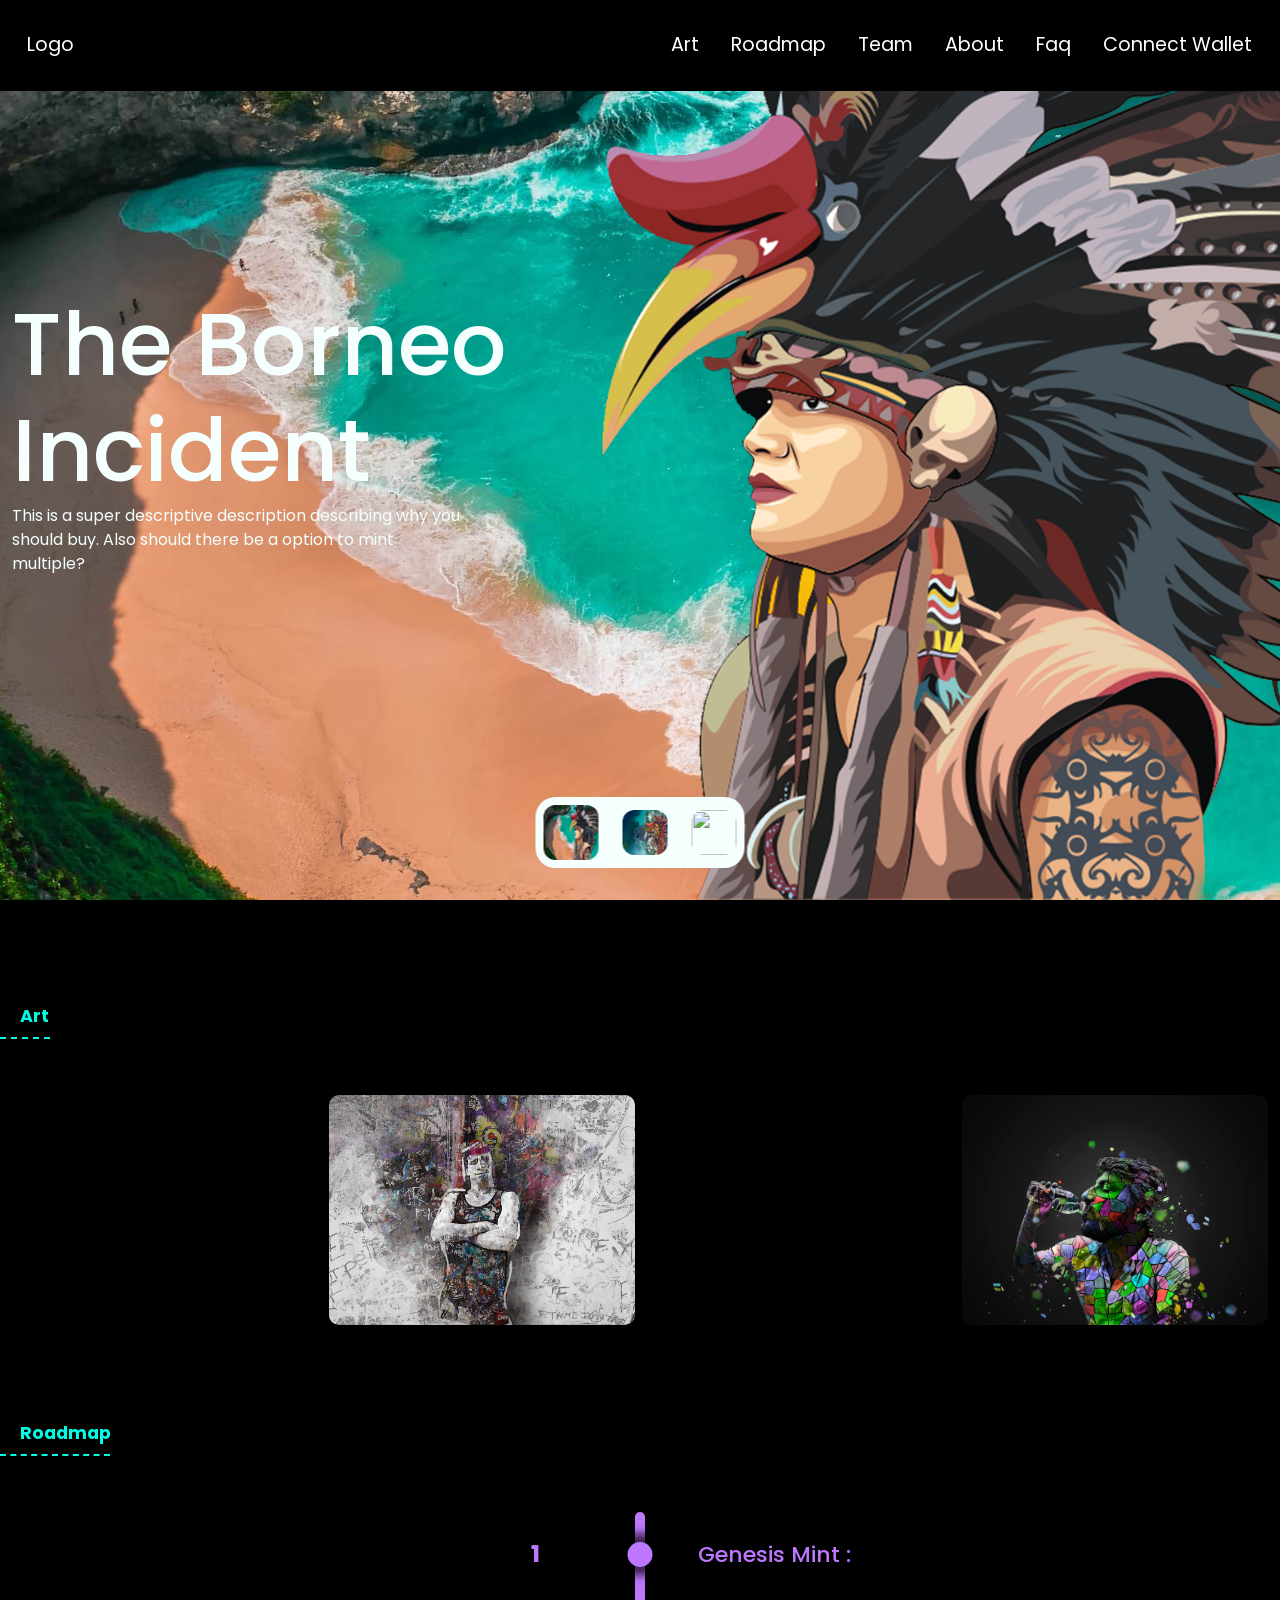
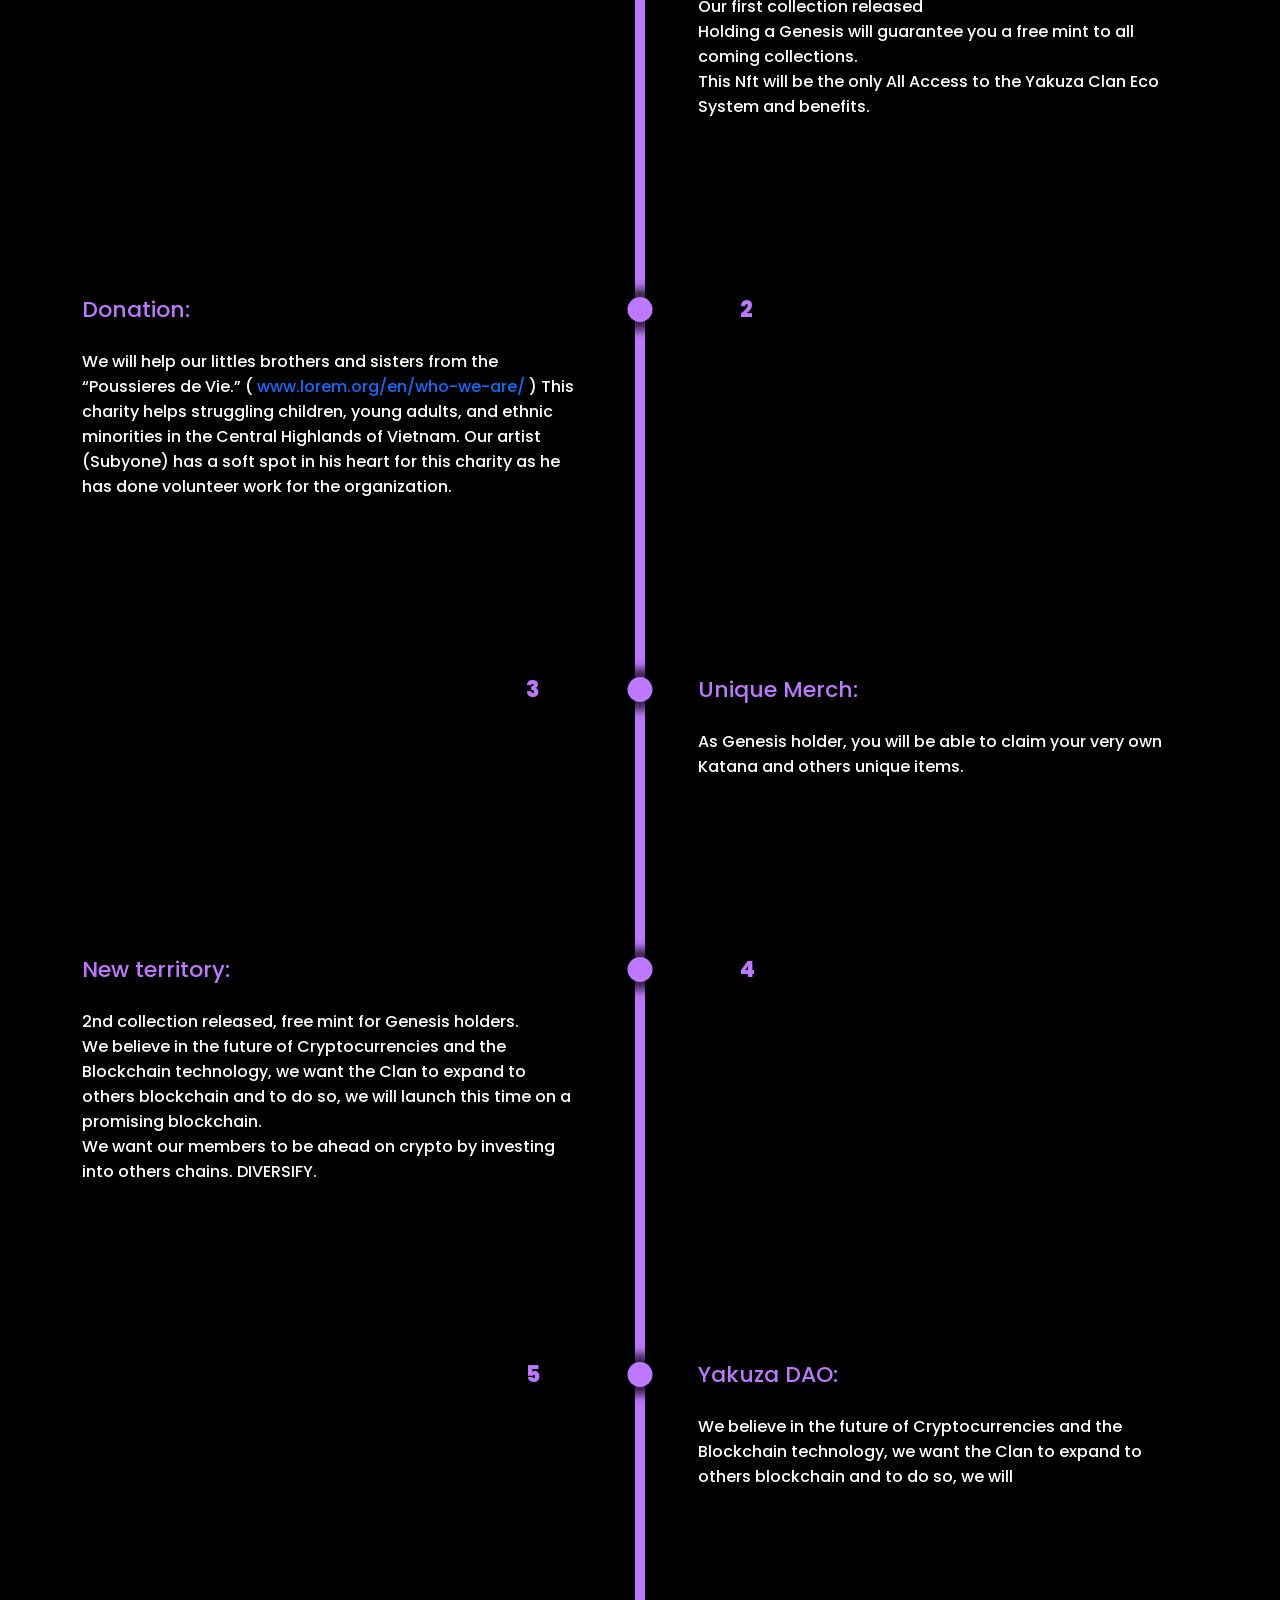
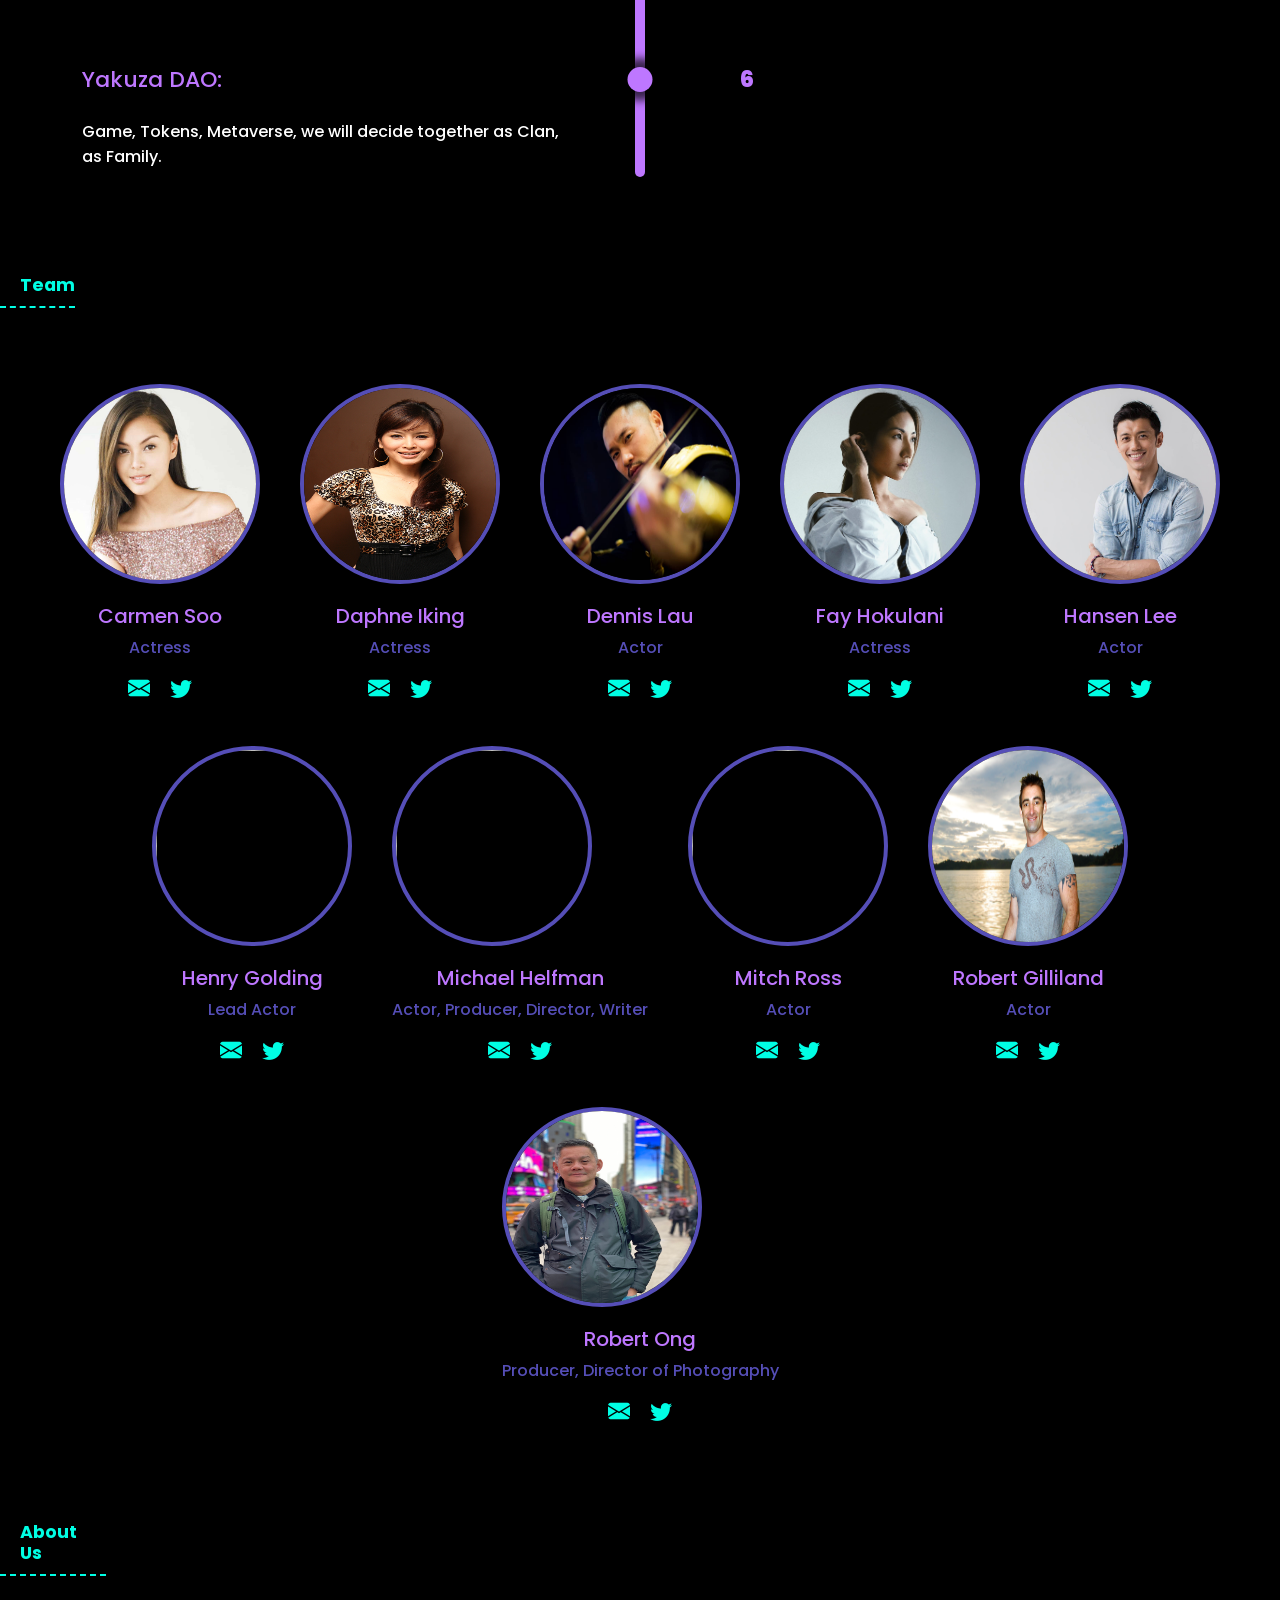
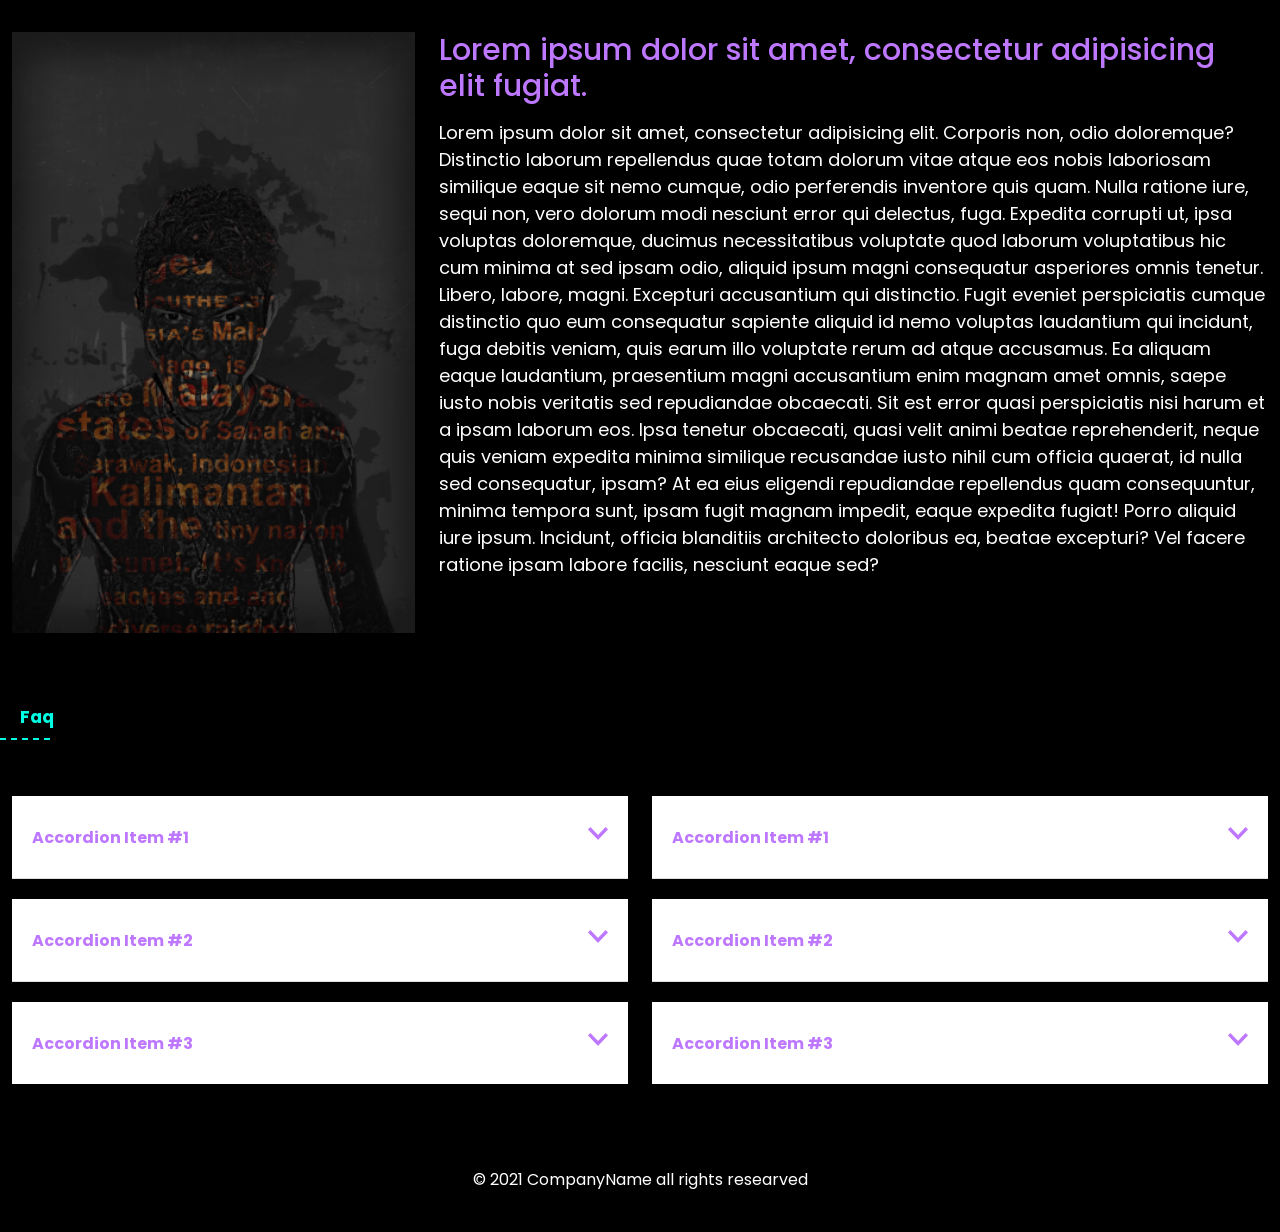
==== public/index.html @ 5ccde2e0 "first commit" ====
<!DOCTYPE html>
    <html lang="en">
    <head>
        <meta charset="UTF-8" />
        <meta name="viewport" content="width=device-width, initial-scale=1.0" />
        <link rel="stylesheet" href="assets/css/bootstrap.min.css" />
        <link rel="stylesheet" href="assets/css/swiper-bundle.min.css" />
        <link rel="stylesheet" href="assets/css/styles.css" />
        <title>Islands</title>
    </head>
    <body>
        <!--====== Header ======-->
		<header>
			<nav id="navbar-header" class="navbar navbar-light">
				<div class="container-fluid">
					<div class="section-container">
						<!--====== Desktop Header ======-->
						<div class="headerBar">
							<div class="col-brand">
								<a href="#">Logo</a>
							</div>
							<div class="col-menu">
								<ul class="m-0 p-0 nav nav-pills">
									<li class="nav-item"><a class="nav-link" href="#scrollspyArt">Art</a></li>
									<li class="nav-item"><a class="nav-link" href="#scrollspyRoadmap">Roadmap</a></li>
									<li class="nav-item"><a class="nav-link" href="#scrollspyTeam">Team</a></li>
									<li class="nav-item"><a class="nav-link" href="#scrollspyAbout">About</a></li>
									<li class="nav-item"><a class="nav-link" href="#scrollspyFaq">Faq</a></li>
									<li class="nav-item"><a class="nav-link" href="#">Connect Wallet</a></li>
								</ul>
							</div>
						</div>
						<!--====== Offcanvas Header ======-->
						<div class="OffcanvasHeader">
							<nav class="navbar navbar-light p-0">
							  <div class="container-fluid p-0 m-0">
								<div class="headerBar d-flex">
									<div class="col-brand">
										<a href="#">Logo</a>
									</div>
									<div class="col-menu d-flex align-items-center">
										<a class="offcanvasWallet" href="#">Connect Wallet</a>
										<button class="navbar-toggler" type="button" data-bs-toggle="offcanvas" data-bs-target="#offcanvasNavbar" aria-controls="offcanvasNavbar">
										  <i class="bi bi-list"></i>
										</button>
									</div>
								</div>			
								<div class="offcanvas offcanvas-end" tabindex="-1" id="offcanvasNavbar" aria-labelledby="offcanvasNavbarLabel">
								  <div class="offcanvas-header border-bottom bg-dark">
									<h5 class="offcanvas-title text-white" id="offcanvasNavbarLabel">Menu</h5>
									<button type="button" class="text-reset" data-bs-dismiss="offcanvas" aria-label="Close"><i class="bi bi-x-lg"></i></button>
								  </div>
								  <div class="offcanvas-body bg-dark">
									<ul class="m-0 p-0 nav nav-pills d-block">
										<li class="nav-item"><a class="nav-link p-0" href="#scrollspyArt">Art</a></li>
										<li class="nav-item"><a class="nav-link p-0 " href="#scrollspyRoadmap">Roadmap</a></li>
										<li class="nav-item"><a class="nav-link p-0" href="#scrollspyTeam">Team</a></li>
										<li class="nav-item"><a class="nav-link p-0" href="#scrollspyAbout">About</a></li>
										<li class="nav-item"><a class="nav-link p-0" href="#scrollspyFaq">Faq</a></li>
									</ul>
								  </div>
								</div>
							  </div>
							</nav>	
						</div>
					</div>
				</div>
			</nav>
		</header>
        <!--====== Hero ======-->
        <section class="hero">
            <div class="swiper-container gallery-top autoHeight:true">
                <div class="swiper-wrapper">
                    <div class="islands swiper-slide">
                        <img src="assets/img/borabora.jpg" alt="" class="islands__bg">
						<div class="container-fluid">
						    <div class="islands__container section-container">
								<div class="islands__data">
									<h1 class="islands__title">The Borneo Incident</h1>
									<p class="islands__description">This is a super descriptive description describing why you should buy. Also should there be a option to mint multiple?</p>
									<!-- <a class="islands__button" href="#">Mint Now! Do it</a> -->
									<div id="mint"></div>
								</div>
							</div>
						</div>
                    </div>
                    <div class="islands swiper-slide">
                        <img src="assets/img/bali.jpg" alt="" class="islands__bg">
						<div class="container-fluid">
							<div class="islands__container section-container">
								<div class="islands__data">
									<h2 class="islands__subtitle">Road Map</h2>
									<h1 class="islands__title">Look Here</h1>
									<p class="islands__description">Some things we wanted to tell you about</p>
									<a  class="islands__button" href="#scrollspyRoadmap">Check it out</a>
								</div>
							</div>
						</div>
                    </div>
                    <div class="islands swiper-slide">
                        <img src="assets/img/palawan.jpg" alt="" class="islands__bg">
						<div class="container-fluid">
					        <div class="islands__container section-container">
								<div class="islands__data">
									<!-- <h2 class="islands__subtitle">What Happened</h2> -->
									<h1 class="islands__title">A tale of...</h1>
									<!-- <p class="islands__description">What happened in Borneo didn't stay in Borneo, it became an NFT</p> -->
									<a  class="islands__button" href="#scrollspyAbout">Read On</a>
								</div> 
							</div>	
						</div>
                    </div>
                </div>
            </div>
            <div class="controls gallery-thumbs">
                <div class="controls__container swiper-wrapper">
                    <img src="assets/img/borabora.jpg" alt="" class="controls__img swiper-slide">
                    <img src="assets/img/bali.jpg" alt="" class="controls__img swiper-slide">
                    <img src="assets/img/palawan.jpg" alt="" class="controls__img swiper-slide">
                </div>
            </div>
        </section>
		<!--====== Scroll Body ======-->
		<section>
			<div data-bs-spy="scroll" data-bs-target="#navbar-header" data-bs-offset="0" class="scrollspy-header" tabindex="0">
				<div class="py-5"></div>
				  <div id="scrollspyArt">
					<div class="areaHeader">
						<h5>Art</h5>
					</div>
					<div class="container-fluid">
						<div class="section-container">
							<div class="py-4"></div>
							<!--====== Art Gallery ======-->
							<div class="artGallery">
								<div class="owl-carousel owl-theme">
									<div class="item">
										<img src="assets/img/slider/3.png" alt="" />
									</div>
									<div class="item">
										<img src="assets/img/slider/4.png" alt="" />
									</div>
									<div class="item">
										<img src="assets/img/slider/5.png" alt="" />
									</div>
									<div class="item">
										<img src="assets/img/slider/6.png" alt="" />
									</div>
									<div class="item">
										<img src="assets/img/slider/7.png" alt="" />
									</div>
									<div class="item">
										<img src="assets/img/slider/8.png" alt="" />
									</div>
									<div class="item">
										<img src="assets/img/slider/9.png" alt="" />
									</div>
									<div class="item">
										<img src="assets/img/slider/10.png" alt="" />
									</div>
									<div class="item">
										<img src="assets/img/slider/11.png" alt="" />
									</div>
									<div class="item">
										<img src="assets/img/slider/12.png" alt="" />
									</div>
									<div class="item">
										<img src="assets/img/slider/13.png" alt="" />
									</div>
								</div>		
							</div>
						</div>
					</div>
				  </div>
				  <div class="py-4"></div>
				  <div class="py-2"></div>
				  <div id="scrollspyRoadmap">
					  <div class="areaHeader">
						<h5>Roadmap</h5>
					  </div>	
					  <div class="py-4"></div>
					  <div class="container m-auto">
							<div class="roadmap-yakuza">
								<!--====== Desktop Roadmap ======-->
								<div class="desktop___roadmap">
									<div class="liner--roadmap"></div>
									<div class="roadmap-items-container">
										<div class="roadmap----item">
											<h2 class="h1 roadmap--item-title">1</h2>
											<span class="roadmap--point"></span>
											<h4><b class="f-akira h5 title ">Genesis Mint :</b><br><br><span class="new-line">Our first collection released <br />
										   Holding a Genesis will guarantee you a free mint to all coming collections. <br />
										   This Nft will be the only All Access to the Yakuza Clan Eco System and benefits.</span>
											</h4>
										</div>
										
										<div class="roadmap----item">
											<h2 class="h1 roadmap--item-title">2</h2>
											<span class="roadmap--point"></span>
											<h4><b class="f-akira h5 title "> Donation: </b><br><br><span class="new-line">We will help our littles brothers and sisters from the  “Poussieres de Vie.”  ( <a href="#">www.lorem.org/en/who-we-are/</a> ) This charity helps struggling children, young adults, and ethnic minorities in the Central Highlands of Vietnam.  Our artist (Subyone) has a soft spot in his heart for this charity as he has done volunteer work for the organization. </span>
											</h4>
										</div>

										<div class="roadmap----item">
											<h2 class="h1 roadmap--item-title">3</h2>
											<span class="roadmap--point"></span>
											<h4><b class="f-akira h5 title ">Unique Merch: </b><br><br><span class="new-line">As Genesis holder, you will be able to claim your very own Katana and others unique items. </span>
											</h4>
										</div>

										<div class="roadmap----item">
											<h2 class="h1 roadmap--item-title">4</h2>
											<span class="roadmap--point"></span>
											<h4><b class="f-akira h5 title "> New territory: </b><br><br><span class="new-line">2nd collection released, free mint for Genesis holders. <br />
											We believe in the future of Cryptocurrencies and the Blockchain technology, we want the Clan to expand to others blockchain and to do so, we will launch this time on a promising blockchain. <br />
											We want our members to be ahead on crypto by investing into others chains. DIVERSIFY. </span>
											</h4>
										</div>

										<div class="roadmap----item">
											<h2 class="h1 roadmap--item-title">5</h2>
											<span class="roadmap--point"></span>
											<h4><b class="f-akira h5 title"> Yakuza DAO: </b><br><br><span class="new-line"> We believe in the future of Cryptocurrencies and the Blockchain technology, we want the Clan to expand to others blockchain and to do so, we will </span>
											</h4>
										</div>

										<div class="roadmap----item mb-4">
											<h2 class="h1 roadmap--item-title">6</h2>
											<span class="roadmap--point"></span>
											<h4><b class="f-akira h5 title "> Yakuza DAO: </b><br><br><span class="new-line">Game, Tokens, Metaverse, we will decide together as Clan, as Family. </span>
											</h4>
										</div>
									</div>
								</div>
								<!--====== Mobile Roadmap ======-->
								<div class="mobile--roadmap">
									<div class="roadmap-card">
										<h1><span>1</span> - Genesis Mint :</h1>
										<div class="py-1"></div>
										<p>
										   Our first collection released <br />
										   Holding a Genesis will guarantee you a free mint to all coming collections. <br />
										   This Nft will be the only All Access to the Yakuza Clan Eco System and benefits.
										</p>
									</div>					
									<div class="roadmap-card">
										<h1><span>2</span> - Donation: </h1>
										<div class="py-1"></div>
										<p>
										   We will help our littles brothers and sisters from the  “Poussieres de Vie.”  ( <a href="#">www.lorem.org/en/who-we-are/</a> ) This charity helps struggling children, young adults, and ethnic minorities in the Central Highlands of Vietnam.  Our artist (Subyone) has a soft spot in his heart for this charity as he has done volunteer work for the organization. 
										</p>
									</div>						
									<div class="roadmap-card">
										<h1><span>3</span> - Unique Merch :</h1>
										<div class="py-1"></div>
										<p>
											As Genesis holder, you will be able to claim your very own Katana and others unique items.
										</p>
									</div>						
									<div class="roadmap-card">
										<h1><span>4</span> - New territory :</h1>
										<div class="py-1"></div>
										<p>
											2nd collection released, free mint for Genesis holders. <br />
											We believe in the future of Cryptocurrencies and the Blockchain technology, we want the Clan to expand to others blockchain and to do so, we will launch this time on a promising blockchain. <br />
											We want our members to be ahead on crypto by investing into others chains. DIVERSIFY.
										</p>
									</div>											
									<div class="roadmap-card">
										<h1><span>5</span> - Yakuza DAO</h1>
										<div class="py-1"></div>
										<p>

										</p>
									</div>											
									<div class="roadmap-card">
										<h1><span>6</span> - The Future</h1>
										<div class="py-1"></div>
										<p>
										   Game, Tokens, Metaverse, we will decide together as Clan, as Family.
										</p>
									</div>
								</div>
							</div>	
					  </div>
				  </div>
				  <div class="py-4"></div>
				  <div class="py-2"></div>
				  <div id="scrollspyTeam">
				      <!--====== Team ======-->
					  <!-- Henry Golding -  Lead Actor
						Carmen Soo- Actress
						Daphne Iking- Actress
						Dennis Lau- Actor
						Fay Hokulani- Actress
						Mitch Ross - Actor
						Robert Gilliland- Actor
						Hansen Lee - Actor
						Michael Helfman - Actor, Producer, Director, Writer
						Robert Ong-  Producer, Director of Photography -->
					  <div class="areaHeader">
						<h5>Team</h5>
					  </div>				
					  <div class="container-fluid">
						  <div class="py-4"></div>
						  <div class="section-container">
							  <div class="teamArea">
							  	  <div class="teamCard">
								  	<img src="assets/img/team/Carmen Soo.jpg"" alt="" />
									 <h3>Carmen Soo</h3>
									 <h6>Actress</h6>
									<ul class="d-flex justify-content-center">
										<li><a href="#"><i class="bi bi-envelope-fill"></i></a></li>  
										<li><a href="#"><i class="bi bi-twitter"></i></a></li>  
									</ul>
								  </div>
							  	  <div class="teamCard">
								  	<img src="assets/img/team/Daphne_Iking.jpg" alt="" />
									 <h3>Daphne Iking</h3>
									 <h6>Actress</h6>
									<ul class="d-flex justify-content-center">
										<li><a href="#"><i class="bi bi-envelope-fill"></i></a></li>  
										<li><a href="#"><i class="bi bi-twitter"></i></a></li>  
									</ul>
								  </div>
							  	  <div class="teamCard">
								  	<img src="assets/img/team/Dennis Lau.jpg" alt="" />
									 <h3>Dennis Lau</h3>
									 <h6>Actor</h6>
									<ul class="d-flex justify-content-center">
										<li><a href="#"><i class="bi bi-envelope-fill"></i></a></li>  
										<li><a href="#"><i class="bi bi-twitter"></i></a></li>  
									</ul>
								  </div>
							  	  <div class="teamCard">
								  	<img src="assets/img/team/Fay Hokulani.jpg" alt="" />
									 <h3>Fay Hokulani</h3>
									 <h6>Actress</h6>
									<ul class="d-flex justify-content-center">
										<li><a href="#"><i class="bi bi-envelope-fill"></i></a></li>  
										<li><a href="#"><i class="bi bi-twitter"></i></a></li>  
									</ul>
								  </div>
								  <div class="teamCard">
									<img src="assets/img/team/Hansen Lee.jpg" alt="" />
								   <h3>Hansen Lee</h3>
								   <h6>Actor</h6>
								  <ul class="d-flex justify-content-center">
									  <li><a href="#"><i class="bi bi-envelope-fill"></i></a></li>  
									  <li><a href="#"><i class="bi bi-twitter"></i></a></li>  
								  </ul>
								</div>
								<div class="teamCard">
									<img src="assets/img/team/Henry Golding.png" alt="" />
								   <h3>Henry Golding</h3>
								   <h6>Lead Actor</h6>
								  <ul class="d-flex justify-content-center">
									  <li><a href="#"><i class="bi bi-envelope-fill"></i></a></li>  
									  <li><a href="#"><i class="bi bi-twitter"></i></a></li>  
								  </ul>
								</div>
								<div class="teamCard">
									<img src="assets/img/team/Michael Helfman.png" alt="" />
								   <h3>Michael Helfman</h3>
								   <h6>Actor, Producer, Director, Writer</h6>
								  <ul class="d-flex justify-content-center">
									  <li><a href="#"><i class="bi bi-envelope-fill"></i></a></li>  
									  <li><a href="#"><i class="bi bi-twitter"></i></a></li>  
								  </ul>
								</div>
								<div class="teamCard">
									<img src="assets/img/team/Mitch Ross.png" alt="" />
								   <h3>Mitch Ross</h3>
								   <h6>Actor</h6>
								  <ul class="d-flex justify-content-center">
									  <li><a href="#"><i class="bi bi-envelope-fill"></i></a></li>  
									  <li><a href="#"><i class="bi bi-twitter"></i></a></li>  
								  </ul>
								</div>
								<div class="teamCard">
									<img src="assets/img/team/Robert Gilliland.png" alt="" />
								   <h3>Robert Gilliland</h3>
								   <h6>Actor</h6>
								  <ul class="d-flex justify-content-center">
									  <li><a href="#"><i class="bi bi-envelope-fill"></i></a></li>  
									  <li><a href="#"><i class="bi bi-twitter"></i></a></li>  
								  </ul>
								</div>
								<div class="teamCard">
									<img src="assets/img/team/Robert Ong.jpg" alt="" />
								   <h3>Robert Ong</h3>
								   <h6>Producer, Director of Photography</h6>
								  <ul class="d-flex justify-content-center">
									  <li><a href="#"><i class="bi bi-envelope-fill"></i></a></li>  
									  <li><a href="#"><i class="bi bi-twitter"></i></a></li>  
								  </ul>
								</div>
							  </div>
						  </div>
					  </div>
				  </div>
				  <div class="py-4"></div>
				  <div class="py-2"></div>
				  <div id="scrollspyAbout">
					  <!--====== About Us ======-->
					  <div class="areaHeader">
						<h5>About Us</h5>
					  </div>				
					  <div class="py-4"></div>
					  <div class="aboutUs">
						  <div class="container-fluid">
							  <div class="section-container">
								  <div class="row">
									  <div class="col-lg-4 col-md-5 col-sm-12">
									  	<img src="assets/img/slider/1.png" alt="" />
									  </div>
									  <div class="col-lg-8 col-md-7 col-sm-12">
									  	<h1>Lorem ipsum dolor sit amet, consectetur adipisicing elit fugiat.</h1>
									  	<p>Lorem ipsum dolor sit amet, consectetur adipisicing elit. Corporis non, odio doloremque? Distinctio laborum repellendus quae totam dolorum vitae atque eos nobis laboriosam similique eaque sit nemo cumque, odio perferendis inventore quis quam. Nulla ratione iure, sequi non, vero dolorum modi nesciunt error qui delectus, fuga. Expedita corrupti ut, ipsa voluptas doloremque, ducimus necessitatibus voluptate quod laborum voluptatibus hic cum minima at sed ipsam odio, aliquid ipsum magni consequatur asperiores omnis tenetur. Libero, labore, magni. Excepturi accusantium qui distinctio. Fugit eveniet perspiciatis cumque distinctio quo eum consequatur sapiente aliquid id nemo voluptas laudantium qui incidunt, fuga debitis veniam, quis earum illo voluptate rerum ad atque accusamus. Ea aliquam eaque laudantium, praesentium magni accusantium enim magnam amet omnis, saepe iusto nobis veritatis sed repudiandae obcaecati. Sit est error quasi perspiciatis nisi harum et a ipsam laborum eos. Ipsa tenetur obcaecati, quasi velit animi beatae reprehenderit, neque quis veniam expedita minima similique recusandae iusto nihil cum officia quaerat, id nulla sed consequatur, ipsam? At ea eius eligendi repudiandae repellendus quam consequuntur, minima tempora sunt, ipsam fugit magnam impedit, eaque expedita fugiat! Porro aliquid iure ipsum. Incidunt, officia blanditiis architecto doloribus ea, beatae excepturi? Vel facere ratione ipsam labore facilis, nesciunt eaque sed?</p>
									  </div>
								  </div>
							  </div>
						  </div>
					  </div>
				  </div>
				  <div class="py-4"></div>
				  <div class="py-2"></div>
				  <div id="scrollspyFaq">
					  <!--====== Faq ======-->
					  <div class="areaHeader">
						<h5>Faq</h5>
				      </div>					
					  <div class="py-4"></div>
					  <div class="faq">
						  <div class="container-fluid">
							  <div class="section-container">
								  <div class="accordion accordion-flush" id="accordionFlush">
								  <div class="row">
									  <div class="col-lg-6 col-md-12">
										
											
											
											
										  <div class="accordion-item">
											<h2 class="accordion-header" id="flush-headingOne">
											  <button class="accordion-button collapsed" type="button" data-bs-toggle="collapse" data-bs-target="#flush-collapseOne" aria-expanded="false" aria-controls="flush-collapseOne">
												Accordion Item #1
											  </button>
											</h2>
											<div id="flush-collapseOne" class="accordion-collapse collapse" aria-labelledby="flush-headingOne" data-bs-parent="#accordionFlush">
											  <div class="accordion-body">
												  <p>Lorem ipsum dolor sit amet, consectetur adipisicing elit. Numquam necessitatibus adipisci officiis delectus explicabo, eius nostrum est dignissimos, ex veritatis laborum tenetur quia impedit quo mollitia ad vero sit obcaecati optio fugit sint atque! Ad recusandae possimus, at natus reprehenderit tempora molestias. Architecto sit ad in, quos minima, enim. Saepe voluptate corporis, soluta vitae officiis quasi nisi, nulla ducimus molestias, sed natus. Unde incidunt libero fugiat deserunt veritatis? Cumque quam autem inventore voluptatem error in est nisi expedita perferendis hic ipsa, deserunt modi nemo optio omnis ipsam ullam quibusdam praesentium voluptas, ab eveniet quas iure distinctio illo. Unde, soluta, natus.</p>
											  </div>
											</div>
										  </div>
										  <div class="accordion-item">
											<h2 class="accordion-header" id="flush-headingTwo">
											  <button class="accordion-button collapsed" type="button" data-bs-toggle="collapse" data-bs-target="#flush-collapseTwo" aria-expanded="false" aria-controls="flush-collapseTwo">
												Accordion Item #2
											  </button>
											</h2>
											<div id="flush-collapseTwo" class="accordion-collapse collapse" aria-labelledby="flush-headingTwo" data-bs-parent="#accordionFlush">
											  <div class="accordion-body">
												  <p>Lorem ipsum dolor sit amet, consectetur adipisicing elit. Numquam necessitatibus adipisci officiis delectus explicabo, eius nostrum est dignissimos, ex veritatis laborum tenetur quia impedit quo mollitia ad vero sit obcaecati optio fugit sint atque! Ad recusandae possimus, at natus reprehenderit tempora molestias. Architecto sit ad in, quos minima, enim. Saepe voluptate corporis, soluta vitae officiis quasi nisi, nulla ducimus molestias, sed natus. Unde incidunt libero fugiat deserunt veritatis? Cumque quam autem inventore voluptatem error in est nisi expedita perferendis hic ipsa, deserunt modi nemo optio omnis ipsam ullam quibusdam praesentium voluptas, ab eveniet quas iure distinctio illo. Unde, soluta, natus.</p>
											  </div>
											</div>
										  </div>
										  <div class="accordion-item">
											<h2 class="accordion-header" id="flush-headingThree">
											  <button class="accordion-button collapsed" type="button" data-bs-toggle="collapse" data-bs-target="#flush-collapseThree" aria-expanded="false" aria-controls="flush-collapseThree">
												Accordion Item #3
											  </button>
											</h2>
											<div id="flush-collapseThree" class="accordion-collapse collapse" aria-labelledby="flush-headingThree" data-bs-parent="#accordionFlush">
											  <div class="accordion-body">
												  <p>Lorem ipsum dolor sit amet, consectetur adipisicing elit. Numquam necessitatibus adipisci officiis delectus explicabo, eius nostrum est dignissimos, ex veritatis laborum tenetur quia impedit quo mollitia ad vero sit obcaecati optio fugit sint atque! Ad recusandae possimus, at natus reprehenderit tempora molestias. Architecto sit ad in, quos minima, enim. Saepe voluptate corporis, soluta vitae officiis quasi nisi, nulla ducimus molestias, sed natus. Unde incidunt libero fugiat deserunt veritatis? Cumque quam autem inventore voluptatem error in est nisi expedita perferendis hic ipsa, deserunt modi nemo optio omnis ipsam ullam quibusdam praesentium voluptas, ab eveniet quas iure distinctio illo. Unde, soluta, natus.</p>
											  </div>
											</div>
										  </div>
											
											
											
											
											
										
									  </div>
									  <div class="col-lg-6 col-md-12">
								
											
											
											
										  <div class="accordion-item">
											<h2 class="accordion-header" id="flush-headingOne1">
											  <button class="accordion-button collapsed" type="button" data-bs-toggle="collapse" data-bs-target="#flush-collapseOne1" aria-expanded="false" aria-controls="flush-collapseOne1">
												Accordion Item #1
											  </button>
											</h2>
											<div id="flush-collapseOne1" class="accordion-collapse collapse" aria-labelledby="flush-headingOne1" data-bs-parent="#accordionFlush">
											  <div class="accordion-body">
												  <p>Lorem ipsum dolor sit amet, consectetur adipisicing elit. Numquam necessitatibus adipisci officiis delectus explicabo, eius nostrum est dignissimos, ex veritatis laborum tenetur quia impedit quo mollitia ad vero sit obcaecati optio fugit sint atque! Ad recusandae possimus, at natus reprehenderit tempora molestias. Architecto sit ad in, quos minima, enim. Saepe voluptate corporis, soluta vitae officiis quasi nisi, nulla ducimus molestias, sed natus. Unde incidunt libero fugiat deserunt veritatis? Cumque quam autem inventore voluptatem error in est nisi expedita perferendis hic ipsa, deserunt modi nemo optio omnis ipsam ullam quibusdam praesentium voluptas, ab eveniet quas iure distinctio illo. Unde, soluta, natus.</p>
											  </div>
											</div>
										  </div>
										  <div class="accordion-item">
											<h2 class="accordion-header" id="flush-headingTwo2">
											  <button class="accordion-button collapsed" type="button" data-bs-toggle="collapse" data-bs-target="#flush-collapseTwo2" aria-expanded="false" aria-controls="flush-collapseTwo2">
												Accordion Item #2
											  </button>
											</h2>
											<div id="flush-collapseTwo2" class="accordion-collapse collapse" aria-labelledby="flush-headingTwo2" data-bs-parent="#accordionFlush">
											  <div class="accordion-body">
												  <p>Lorem ipsum dolor sit amet, consectetur adipisicing elit. Numquam necessitatibus adipisci officiis delectus explicabo, eius nostrum est dignissimos, ex veritatis laborum tenetur quia impedit quo mollitia ad vero sit obcaecati optio fugit sint atque! Ad recusandae possimus, at natus reprehenderit tempora molestias. Architecto sit ad in, quos minima, enim. Saepe voluptate corporis, soluta vitae officiis quasi nisi, nulla ducimus molestias, sed natus. Unde incidunt libero fugiat deserunt veritatis? Cumque quam autem inventore voluptatem error in est nisi expedita perferendis hic ipsa, deserunt modi nemo optio omnis ipsam ullam quibusdam praesentium voluptas, ab eveniet quas iure distinctio illo. Unde, soluta, natus.</p>
											  </div>
											</div>
										  </div>
										  <div class="accordion-item">
											<h2 class="accordion-header" id="flush-headingThree3">
											  <button class="accordion-button collapsed" type="button" data-bs-toggle="collapse" data-bs-target="#flush-collapseThree3" aria-expanded="false" aria-controls="flush-collapseThree3">
												Accordion Item #3
											  </button>
											</h2>
											<div id="flush-collapseThree3" class="accordion-collapse collapse" aria-labelledby="flush-headingThree3" data-bs-parent="#accordionFlush">
											  <div class="accordion-body">
												  <p>Lorem ipsum dolor sit amet, consectetur adipisicing elit. Numquam necessitatibus adipisci officiis delectus explicabo, eius nostrum est dignissimos, ex veritatis laborum tenetur quia impedit quo mollitia ad vero sit obcaecati optio fugit sint atque! Ad recusandae possimus, at natus reprehenderit tempora molestias. Architecto sit ad in, quos minima, enim. Saepe voluptate corporis, soluta vitae officiis quasi nisi, nulla ducimus molestias, sed natus. Unde incidunt libero fugiat deserunt veritatis? Cumque quam autem inventore voluptatem error in est nisi expedita perferendis hic ipsa, deserunt modi nemo optio omnis ipsam ullam quibusdam praesentium voluptas, ab eveniet quas iure distinctio illo. Unde, soluta, natus.</p>
											  </div>
											</div>
										  </div>
											
											
											
											
											
											
										</div>	
									  </div>
								  </div>
							  </div>
						  </div>
					  </div>
				  </div>
			</div>		
		</section>
		<!--====== Footer ======-->
		<footer>
			<div class="py-4"></div>
			<div class="py-2"></div>
			<p>© 2021 CompanyName all rights researved</p>
		</footer>
        <script src="assets/js/jquery-3.6.0.min.js"></script>
		<script src="assets/js/bootstrap.min.js"></script>
        <script src="assets/js/swiper-bundle.min.js"></script>
        <script src="assets/js/main.js"></script>
    </body>
</html>
---- public/assets/css/styles.css ----
/*===== GOOGLE FONTS =====*/
@import url("https://fonts.googleapis.com/css2?family=Poppins:wght@400;500;600&display=swap");
@import url("https://cdn.jsdelivr.net/npm/bootstrap-icons@1.8.1/font/bootstrap-icons.css");
/*===== VARIABLES CSS =====*/
:root {
  --header-height: 3rem;
  /*========== Colors ==========*/
  --first-color: #26A69A;
  --first-color-lighter: #ECF3F2;
  --title-color: #11443F;
  --text-color: #fff;
  --body-color: #F5FFFE;
  --bg-color: #000;
  /*========== Font and typography ==========*/
  --body-font: 'Poppins', sans-serif;
  --biggest-font-size: 3rem;
  --big-font-size: 1.25rem;
  --normal-font-size: .938rem;
  /*========== Font weight ==========*/
  --font-medium: 500;
  --font-semi-bold: 600;
  /*========== z index ==========*/
  --z-tooltip: 10;
  --z-fixed: 100;
}

@media screen and (min-width: 1024px) {
  :root {
    --biggest-font-size: 5.5rem;
    --big-font-size: 2rem;
    --normal-font-size: 1rem;
  }
}

*, ::before, ::after {
  box-sizing: border-box;
}

body {
  margin: 0;
  font-family: var(--body-font);
  font-size: var(--normal-font-size);
  background-color: var(--bg-color);
  color: var(--text-color);
}

h1, h2, ul, p {
  margin: 0;
}

ul {
  padding: 0;
  list-style: none;
}

a {
  text-decoration: none;
}

.section-container{
	max-width: 1400px;
	margin: auto;
}
/*========== Header ==========*/
header {
  width: 100%;
  position: fixed;
  background-color: var(--bg-color);
  top: 0;
  left: 0;
  z-index: var(--z-fixed);
}

#navbar-header .container-fluid{
	display: block;
}

.OffcanvasHeader .container-fluid{
	display: flex;
}

.headerBar{
	padding: 15px 0px;
	display: flex;
	justify-content: space-between;
	align-items: center;
	width: 100%;
}

header a{
	color: white!important;
	font-size: 1.2rem;
	padding: 0px 15px;
}

header .active{
	background-color: transparent!important;
}

.OffcanvasHeader{
	display: none;
}

.OffcanvasHeader .text-reset{
	background-color: transparent;
	border: none;
	font-size: 22px;
	color: white!important;
	outline: none;
}

.OffcanvasHeader .navbar-toggler{
	color: white;
	font-size: 24px;
}
.navbar-toggler:focus {
    box-shadow: none;
}

.offcanvas-body li{
	padding: 10px 0px;
}

.offcanvasWallet{
	font-size: 16px;
	padding-right: 7px;
}
/*========== Hero ==========*/
.islands__bg {
  max-width: 100%;
  height: 100vh;
}

.hero {
  position: relative;
}

.islands {
  height: 100vh;
  position: relative;
}

.islands__bg {
  position: absolute;
  top: 0;
  left: 0;
  width: 100%;
  height: 100%;
  object-fit: cover;
  object-position: center;
}

.islands__container {
  position: relative;
  height: 100vh;
  display: grid;
  grid-template-columns: 2fr .25fr;
  align-content: center;
}

.islands__subtitle, .islands__title, .islands__description {
  color: var(--body-color);
}

.islands__subtitle {
  font-size: var(--big-font-size);
  font-weight: var(--font-medium);
}

.islands__title {
  font-size: var(--biggest-font-size);
}

.islands__description {
  margin-bottom: 1rem;
}

.islands__button {
  display: inline-flex;
  align-items: center;
  padding: 1rem 1.5rem;
  background-color: var(--body-color);
  color: var(--first-color);
  border-radius: .5rem;
  font-weight: var(--font-medium);
}

.islands__button:hover {
  background-color: var(--first-color-lighter)!important;
}

.islands__video-content {
  display: inline-flex;
  padding: .15rem;
  background-color: var(--body-color);
  border-radius: 50%;
  cursor: pointer;
}

.controls {
  position: absolute;
  bottom: 2rem;
  left: 50%;
  transform: translateX(-50%);
  padding: .25rem .5rem;
  background-color: var(--body-color);
  border-radius: .75rem;
  z-index: var(--z-tooltip);
  overflow: hidden;
}

.controls__img {
  width: 35px;
  height: 35px;
  border-radius: .5rem;
  cursor: pointer;
}

.controls__container {
  display: flex;
  align-items: center;
  column-gap: 1rem;
}

.swiper-slide-thumb-active {
  width: 45px;
  height: 45px;
}

.btn-close:focus {
    box-shadow: none;
}
/*========== Art ==========*/

.areaHeader h5{
	font-size: 1.1rem;
	font-weight: 700;
	color: #00FEE4;
	text-align: right;
	padding: 10px 5px;
	border-bottom: 2px dashed #00FEE4;
}

.owl-nav{
	display: none;
}

.artGallery img{
	border-radius: 10px;
}

@media screen and (max-width: 370px) {
  .controls__container {
    column-gap: .25rem;
  }
  .islands__popup-video {
    width: 230px;
    height: 100px;
  }
  .swiper-slide-thumb-active {
	width: 40px;
	height: 40px;
  }
}

/* Roadmap */
.mobile--roadmap{
	display: none;
}

.roadmap-intro{
	max-width: 700px;
}

.roadmap-intro h1{
	font-size: 45px;
	line-height: normal;
}

.extra-joining--intro h2{
	font-size: 20px;
	line-height: normal;
}

.roadmap-intro{
	padding-left: 15px;
}

.roadmap-intro p{
	font-size: 20px;
	text-align: justify;
}

.roadmap-intro p span{
	font-size: 12px;
	display: block;
	padding-top: 15px;
}

.roadmap-card{
	padding: 30px 15px;
	box-sizing: border-box;
	transition: 0.5s;
	cursor: pointer;
	border: 1px solid transparent;
	margin-bottom: 20px;
	background-color: #111111;
	border-radius: 10px;
}

.roadmap-card:hover{
	border: 1px solid #00FEE4;
}

.roadmap-card h1{
	font-size: 19px;
	color: #BE77FF;
}

.roadmap-card h1 span{
	font-size: 20px;
	font-weight: bolder;
}

.roadmap-card p{
	font-size: 15px;
}

.roadmap-card p a{
	font-size: 15px;
}

.desktop___roadmap{
	max-width: 1200px;
	margin: auto;
	position: relative;
}

.liner--roadmap{
    position: absolute;
    top: 0;
    left: 50%;
    -webkit-transform: translateX(-50%);
    transform: translateX(-50%);
    width: 10px;
    height: 100%;
	border-radius: 50px;
	background-color: #BE77FF;
}

.roadmap--point{
	position: absolute;
    left: 50%;
    -webkit-transform: translateX(-50%);
    transform: translateX(-50%);
    display: block;
    width: 25px;
    height: 25px;
    background: #BE77FF;
    border-radius: 100%;
    flex-shrink: 0;
    box-shadow: 0 0 9px 9px rgb(0 0 0 / 70%);
}

.roadmap----item {
    display: flex;
    align-items: center;
	align-items: flex-start;
	padding-top: 30px;
    -webkit-margin-after: 140px;
    margin-block-end: 140px;
}

.roadmap--item-title {
    display: block;
    width: calc(50% - 100px);
    flex-shrink: 0;
    text-align: right;
}

.roadmap----item h4 {
    max-width: 500px;
    font-size: 16px;
    line-height: 25px;
	font-weight: 500;
    -webkit-margin-start: auto;
    margin-inline-start: auto;
}

.roadmap----item h4 b{
	font-size: 22px;
	color: #BE77FF;
}

.roadmap----item .roadmap--item-title{
	font-size: 22px;
	color: #BE77FF;
	font-weight: 800;
}

.roadmap-items-container .roadmap----item:nth-child(2n) {
    flex-direction: row-reverse;
}

.roadmap-items-container .roadmap----item:nth-child(2n) h4 {
    -webkit-margin-start: 0;
    margin-inline-start: 0;
    -webkit-margin-end: auto;
    margin-inline-end: auto;
}

.roadmap-items-container .roadmap----item:nth-child(2n) .roadmap--item-title {
    text-align-last: left;
}

.roadmap-items-container .new-line a{
	font-size: 16px;	
}

/* Team */

.teamArea{
	display: flex;
	align-items: center;
	justify-content: center;
	flex-wrap: wrap;
}

.teamCard{
	margin: 20px;
}

.teamCard img{
	width: 200px;
	height: 200px;
	border-radius: 50%;
	border: 4px solid #554EB7;
}

.teamCard h3{
	font-size: 20px;
	text-align: center;
	padding: 20px 0px 10px 0px;
	margin: 0px;
	color: #BE77FF;
}
.teamCard h6{
	font-size: 16px;
	font-weight: 500;
	text-align: center;
	padding: 0px;
	margin: 0px;
	color: #554EB7;
}
.teamCard ul{
	padding-top: 15px;
}

.teamCard ul a{
	color: #00FEE4;
	font-size: 22px;
	padding: 0px 10px;
}

/* about Us */
.aboutUs img{
	width: 100%;
}

.aboutUs p{
	font-size: 18px;
	font-weight: 400;
	line-height: normal;
}

.aboutUs h1{
	font-size: 30px;
	color: #BE77FF;
	margin: 0px;
	padding-bottom: 15px;
}

footer p{
	font-weight: 400;
	text-align: center;
	padding-bottom: 40px;
}

.accordion-item{
	margin-bottom: 20px;
	border-radius: 10px;
}

.accordion-header{
	padding: 15px 0px;
}

.accordion-button:focus {
    border-color: transparent;
    box-shadow: none;
}

.accordion-button:not(.collapsed) {
    color: #BE77FF;
    background-color: transparent;
    box-shadow: none;
}

.accordion-button {
    font-weight: bolder;
	color: #BE77FF;
}

.accordion-body p{
	font-weight: 400;
	color: #000;
}

.accordion-body{
	padding-top: 0px!important;
}

.accordion-button:not(.collapsed)::after {
    background-image: url("../img/icons/arrow.png");
}

.accordion-button::after {
    background-image: url("../img/icons/arrow.png");
}


@media screen and (min-width: 1440px) {

	#scrollspyRoadmap h5{
		max-width: 350px;
	}

	#scrollspyTeam h5{
		max-width: 310px;
	}

	#scrollspyAbout h5{
		max-width: 340px;
	}

	#scrollspyFaq h5{
		max-width: 290px;
	}

	#scrollspyArt h5{
		max-width: 285px;
	}	
}
@media screen and (max-width: 1439px) {

	.areaHeader h5{
		max-width: 50px;
		text-align: left;
		padding-left: 20px;
	}
	
	#scrollspyRoadmap h5{
		max-width: 110px;
	}

	#scrollspyTeam h5{
		max-width: 75px;
	}

	#scrollspyAbout h5{
		max-width: 106px;
	}
}

@media screen and (min-width: 768px) {

  .islands__container {
    grid-template-columns: repeat(2, 1fr);
  }
  .islands__description {
    padding-right: 5rem;
    margin-bottom: 2rem;
  }
  .islands__video {
    justify-content: center;
    align-items: center;
    padding: 0;
  }
  .controls {
    padding: .5rem;
    border-radius: 1.25rem;
  }
  .controls__container {
    column-gap: 1.5rem;
  }
  .controls__img {
    width: 45px;
    height: 45px;
    border-radius: .75rem;
  }
  .swiper-slide-thumb-active {
    width: 55px;
    height: 55px;
  }
}

@media screen and (min-width: 1024px) {
  .islands__description {
    padding-right: 11rem;
  }
}

@media screen and (max-width: 1199px) {
	.roadmap----item h4 {
		max-width: 375px;
	}
}
@media screen and (max-width: 992px) {
	.roadmap----item h4 {
		max-width: 260px;
	}
	
	.roadmap----item h4 {
		font-size: 15px;
	}
	
	.roadmap----item h4 b {
		font-size: 20px;
	}
	
	.aboutUs p{
		font-size: 16px;
		font-weight: 400;
		line-height: normal;
	}

	.aboutUs h1{
		font-size: 22px;
		color: #BE77FF;
		margin: 0px;
		padding-bottom: 15px;
	}
}

@media screen and (max-width: 768px) {
  .headerBar{
	display: none;
  }	
  .OffcanvasHeader{
	display: block;
  }
  .areaHeader h4{
	font-size: 1rem;	
  }
  .desktop___roadmap{
	display: none;
  }	
  .mobile--roadmap{
	display: block;
  }
	
  .aboutUs h1{
	font-size: 18px;
	padding-top: 30px;
  }
}
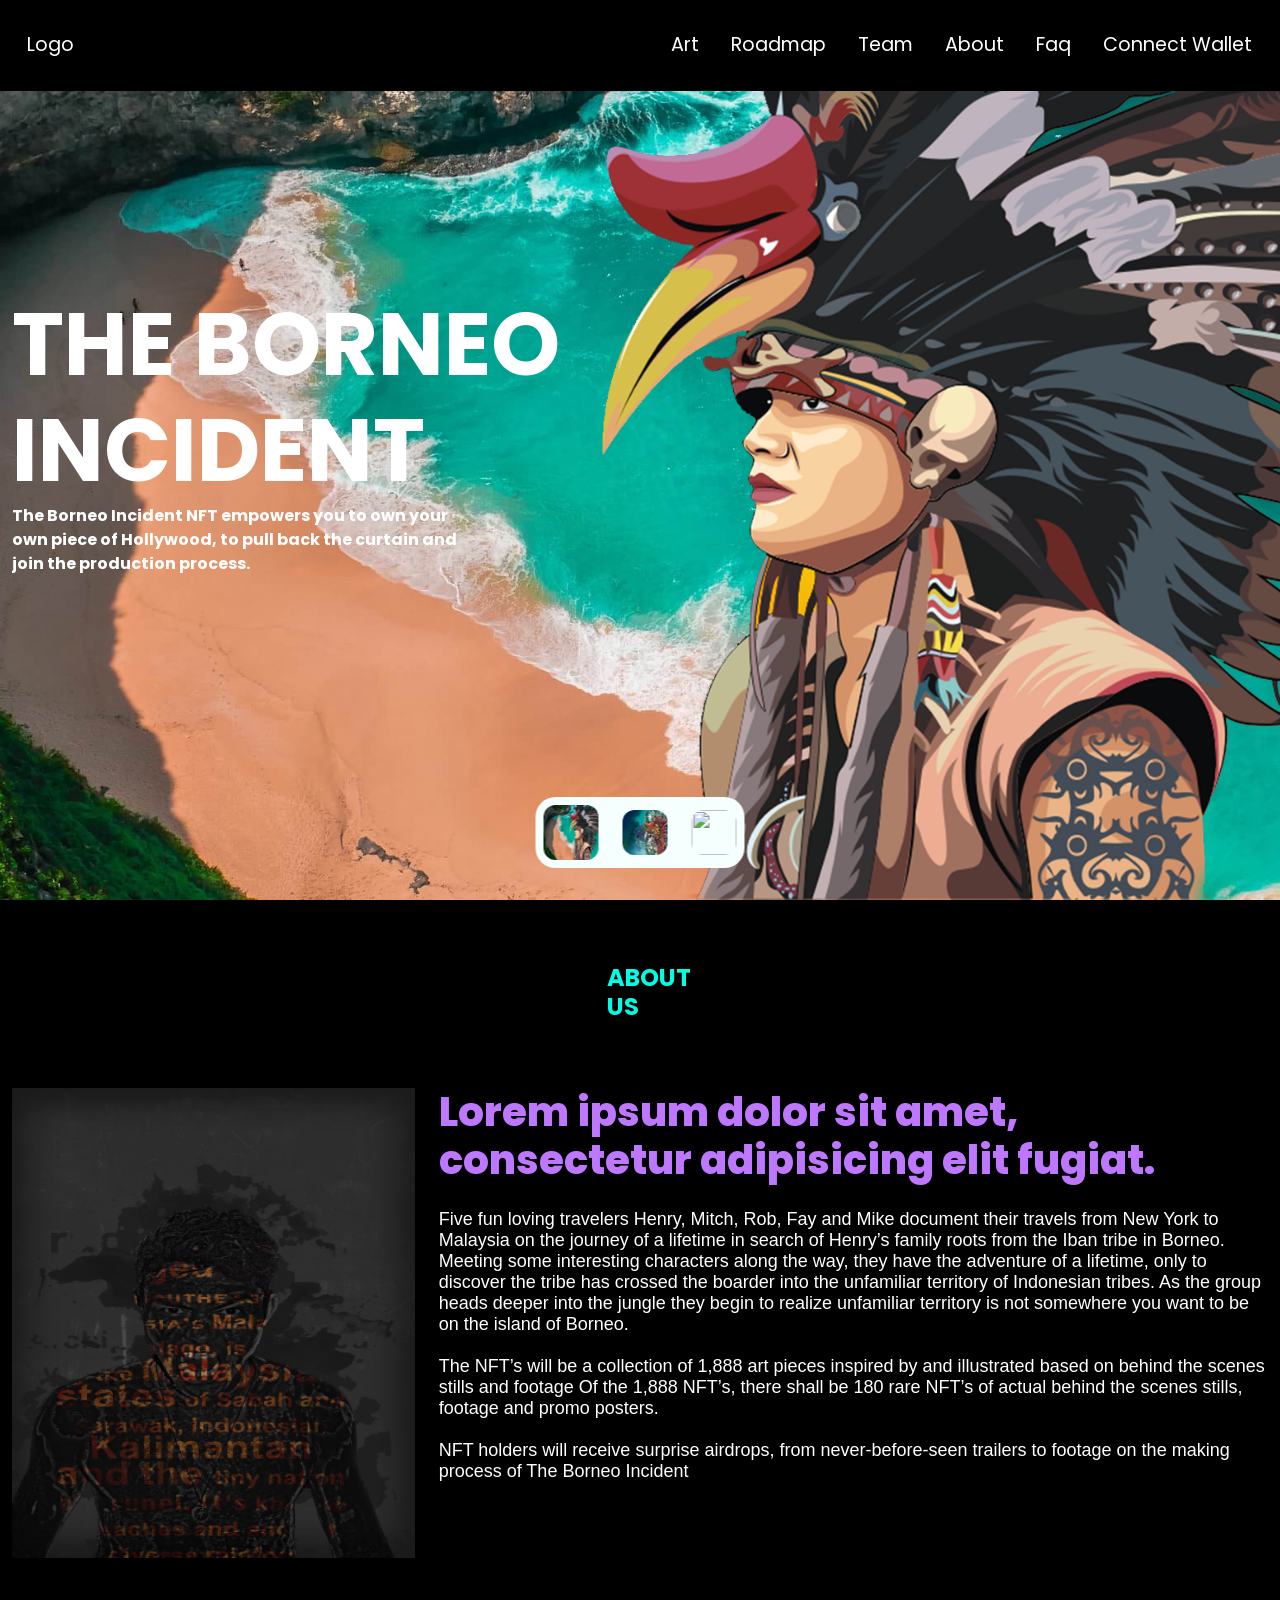
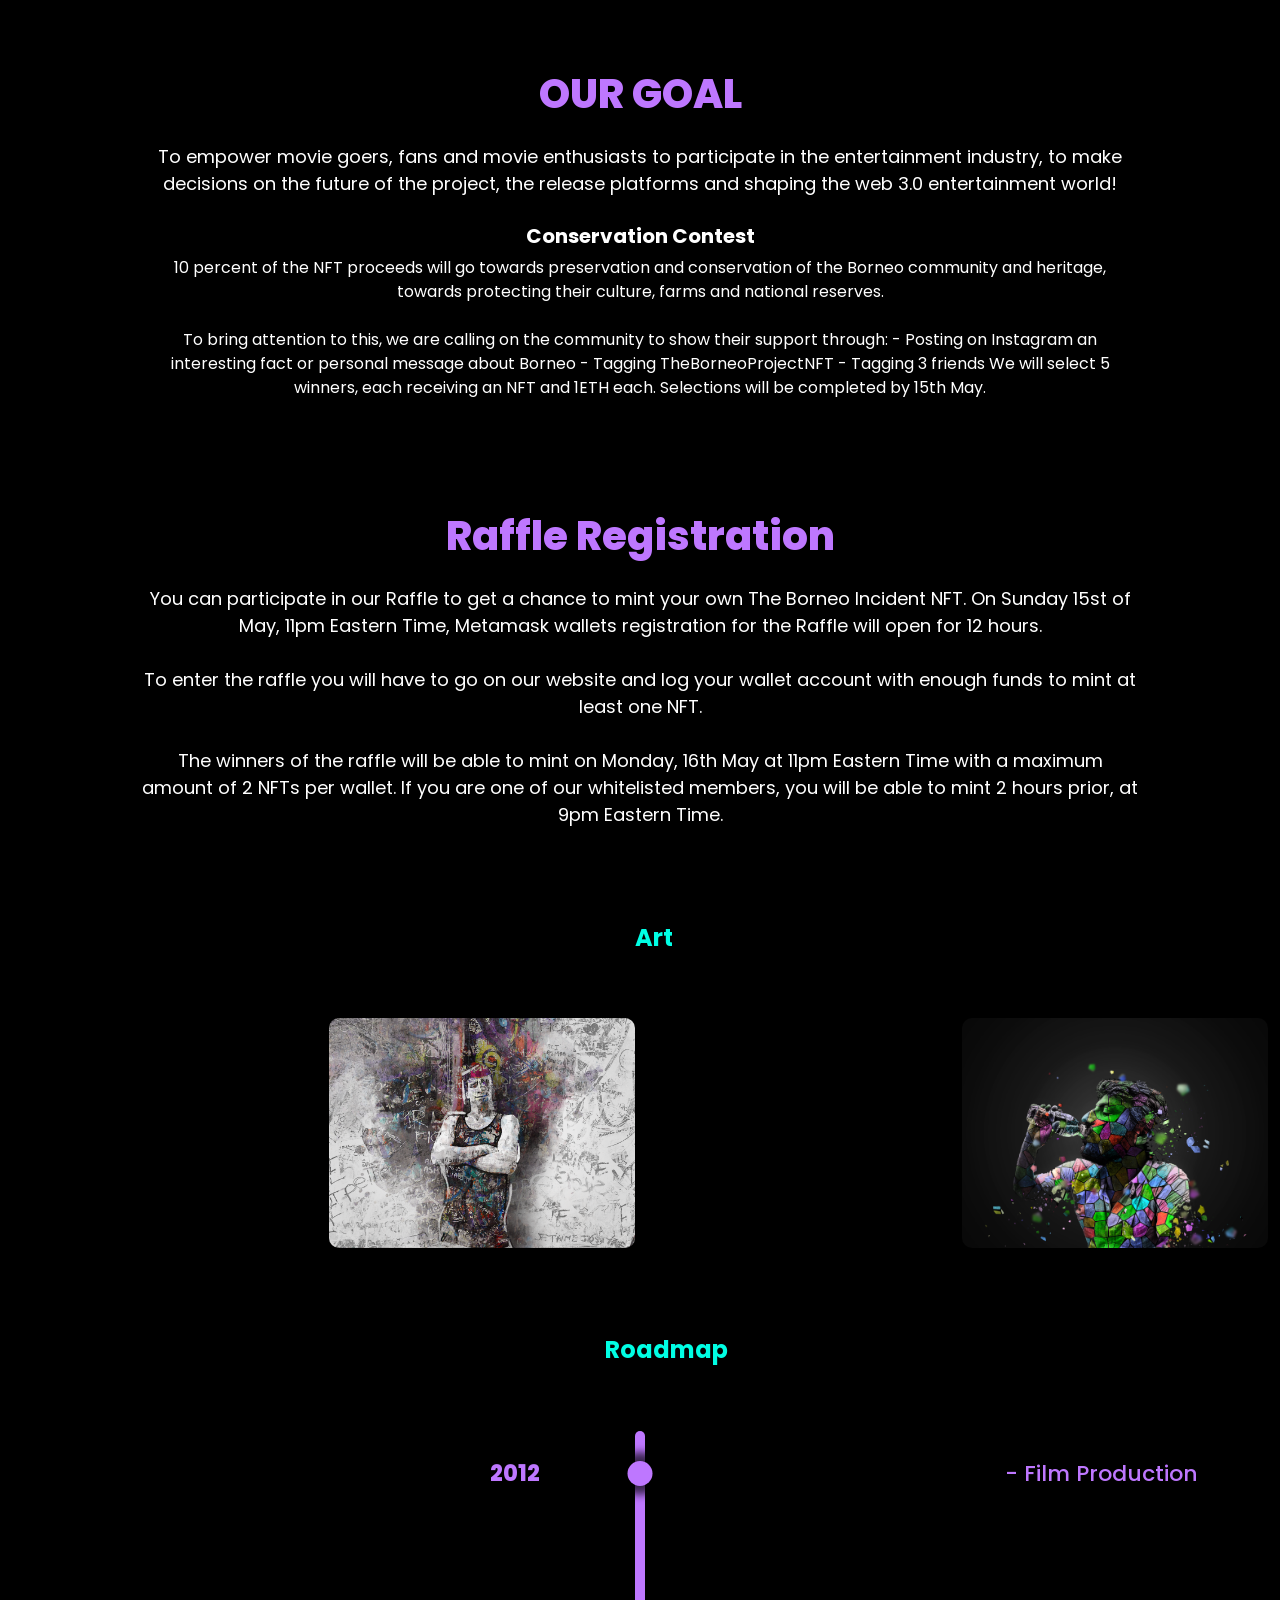
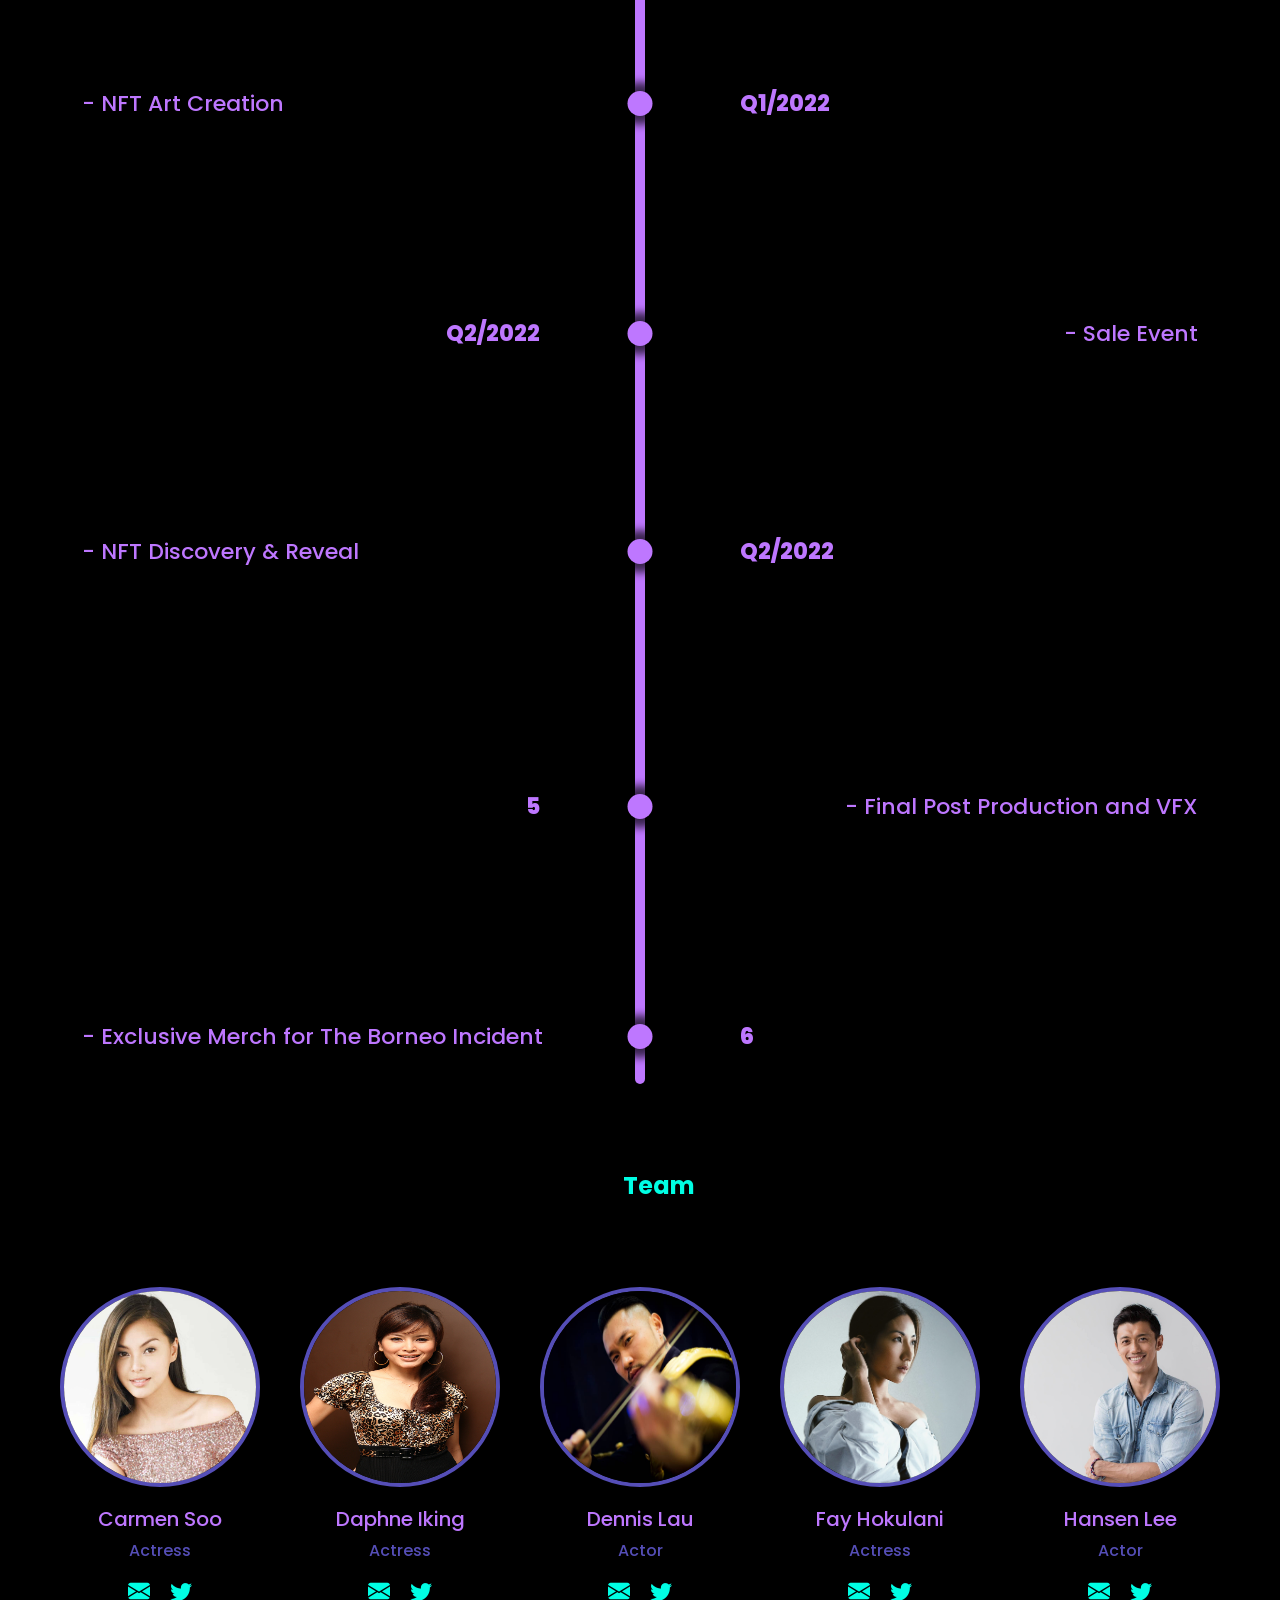
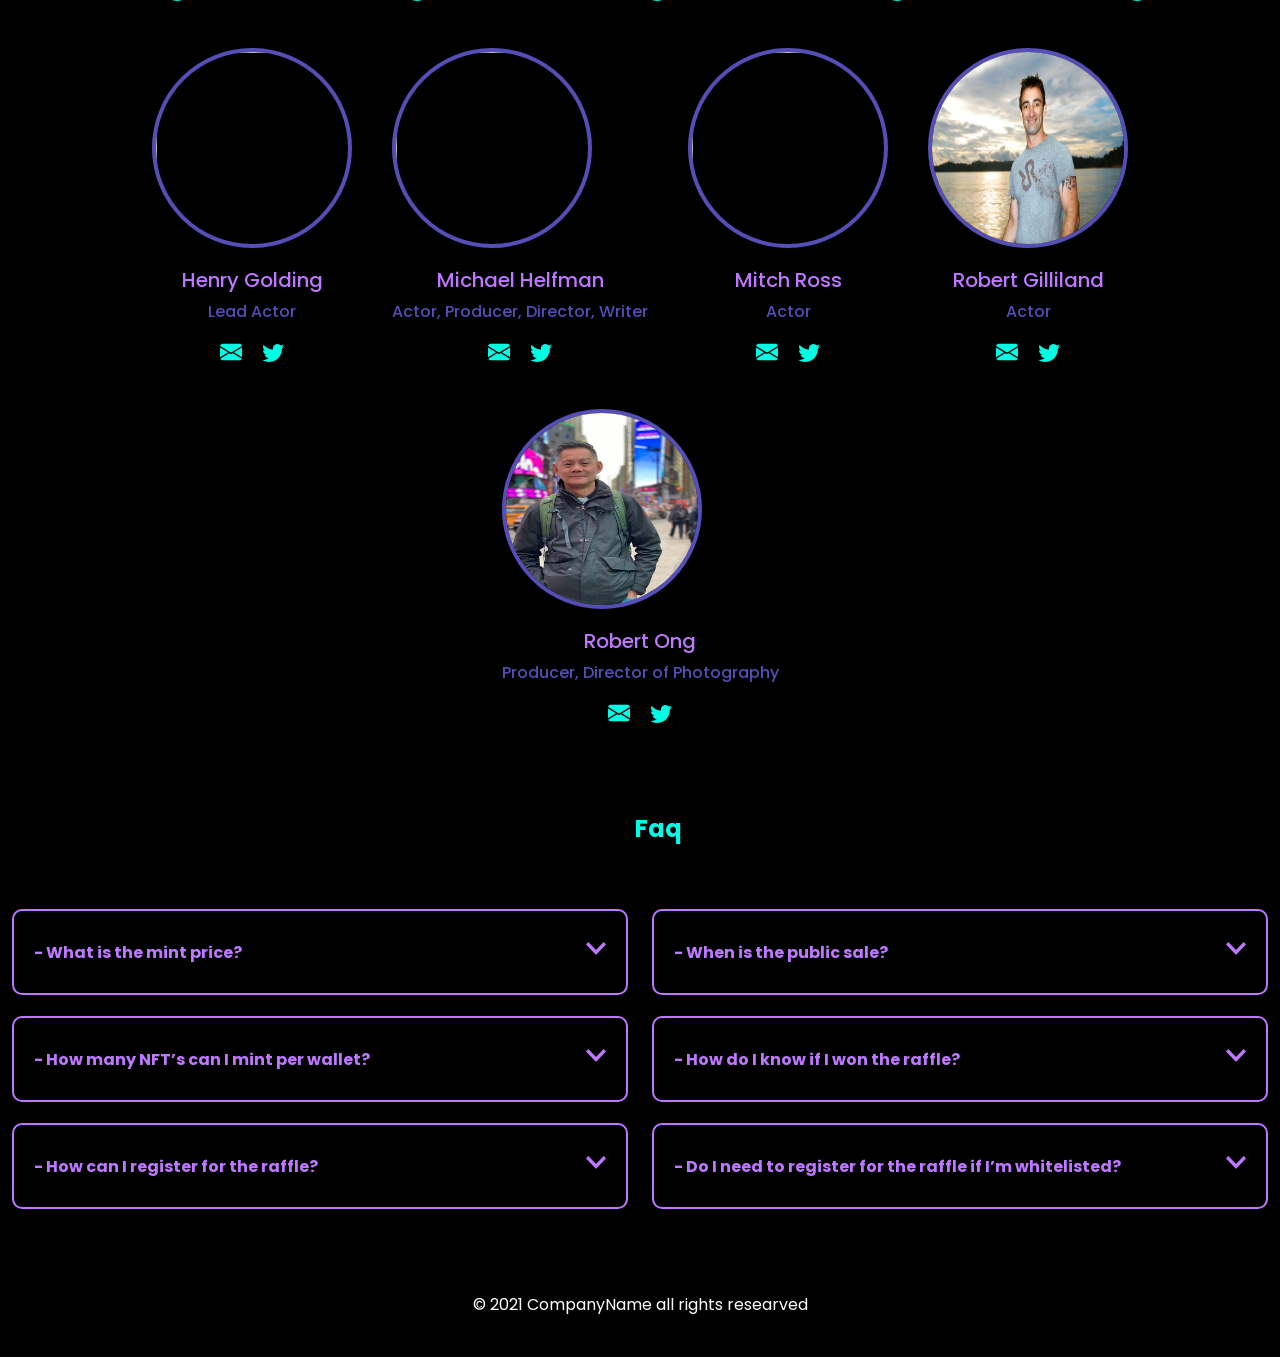
==== commit e2eca342: "Second Commit" ====
--- a/public/index.html
+++ b/public/index.html
@@ -76,8 +76,8 @@
 						<div class="container-fluid">
 						    <div class="islands__container section-container">
 								<div class="islands__data">
-									<h1 class="islands__title">The Borneo Incident</h1>
-									<p class="islands__description">This is a super descriptive description describing why you should buy. Also should there be a option to mint multiple?</p>
+									<h1 class="islands__title1">The Borneo Incident</h1>
+									<p class="islands__description">The Borneo Incident NFT empowers you to own your own piece of Hollywood, to pull back the curtain and join the production process.</p>
 									<!-- <a class="islands__button" href="#">Mint Now! Do it</a> -->
 									<div id="mint"></div>
 								</div>
@@ -112,14 +112,112 @@
                     </div>
                 </div>
             </div>
-            <div class="controls gallery-thumbs">
-                <div class="controls__container swiper-wrapper">
-                    <img src="assets/img/borabora.jpg" alt="" class="controls__img swiper-slide">
-                    <img src="assets/img/bali.jpg" alt="" class="controls__img swiper-slide">
-                    <img src="assets/img/palawan.jpg" alt="" class="controls__img swiper-slide">
-                </div>
-            </div>
-        </section>
+						<div class="controls gallery-thumbs">
+							<div class="controls__container swiper-wrapper">
+									<img src="assets/img/borabora.jpg" alt="" class="controls__img swiper-slide">
+									<img src="assets/img/bali.jpg" alt="" class="controls__img swiper-slide">
+									<img src="assets/img/palawan.jpg" alt="" class="controls__img swiper-slide">
+							</div>
+					</div>
+			</section>
+						<div class="py-4"></div>
+				  <div class="py-2"></div>
+				  <div id="scrollspyAbout">
+					  <!--====== About Us ======-->
+					  <div class="areaHeader">
+							<h5>ABOUT US</h5>
+					  </div>				
+					  <div class="py-4"></div>
+					  <div class="aboutUs">
+						  <div class="container-fluid">
+							  <div class="section-container">
+								  <div class="row">
+									  <div class="col-lg-4 col-md-5 col-sm-12">
+									  	<img src="assets/img/slider/1.png" alt="" />
+									  </div>
+									  <div class="col-lg-8 col-md-7 col-sm-12">
+									  	<h1>Lorem ipsum dolor sit amet, consectetur adipisicing elit fugiat.</h1>
+									  	<p style="font-weight: 300;">Five fun loving travelers Henry, Mitch, Rob, Fay and Mike document their travels from New York to Malaysia on the journey of a lifetime in search of Henry’s family roots from the Iban tribe in Borneo. Meeting some interesting characters along the way, they have the adventure of a lifetime, only to discover the tribe has crossed the boarder into the unfamiliar territory of Indonesian tribes. As the group heads deeper into the jungle they begin to realize unfamiliar territory is not somewhere you want to be on the island of Borneo.<br><br>The NFT’s will be a collection of 1,888 art pieces inspired by and illustrated based on behind the scenes stills and footage Of the 1,888 NFT’s, there shall be 180 rare NFT’s of actual behind the scenes stills, footage and promo posters. <br><br>NFT holders will receive surprise airdrops, from never-before-seen trailers to footage on the making process of The Borneo Incident </p>
+									  </div>
+								  </div>
+							  </div>
+						  </div>
+					  </div>
+				  </div>
+
+					<!-- OUR GOAL -->
+
+					<div class="py-4"></div>
+				<div class="py-2"></div>
+				
+					<div class="areaHeader">
+				
+					</div>				
+					<div class="py-4"></div>
+					<div class="aboutUs">
+					<div class="container-fluid">
+				<div class="section-container">
+					<div class="row">
+					
+					<div class="raffle">
+						<strong><h1>OUR GOAL </h1></strong>
+										<p>To empower movie goers, fans and movie enthusiasts to participate in the entertainment industry, to make decisions on the future of the project, the release platforms and shaping the web 3.0 entertainment world! <br><br>
+							<strong><h5>Conservation Contest </h5></strong>					
+							10 percent of the NFT proceeds will go towards preservation and conservation of the Borneo community and heritage, towards protecting their culture, farms and national reserves. 
+										<br><br>To bring attention to this, we are calling on the community to show their support through:
+										-	Posting on Instagram an interesting fact or personal message about Borneo
+										-	Tagging TheBorneoProjectNFT
+										-	Tagging 3 friends
+										
+										We will select 5 winners, each receiving an NFT and 1ETH each. 
+										
+										Selections will be completed by 15th May.
+										
+										</p>
+									</div>
+								</div>
+							</div>
+						</div>
+					</div>
+				</div>
+          
+					
+
+
+
+
+
+
+
+
+
+						<!-- RAFFLE REGISTRATION -->
+					<div class="py-4"></div>
+				<div class="py-2"></div>
+				
+					<div class="areaHeader">
+				
+					</div>				
+					<div class="py-4"></div>
+					<div class="aboutUs">
+					<div class="container-fluid">
+				<div class="section-container">
+					<div class="row">
+					
+					<div class="raffle">
+							<h1>Raffle Registration </h1>
+										<p>You can participate in our Raffle to get a chance to mint your own The Borneo Incident NFT. On Sunday 15st of May, 11pm Eastern Time, Metamask wallets registration for the Raffle will open for 12 hours. <br><br>
+										To enter the raffle you will have to go on our website and log your wallet account with enough funds to mint at least one NFT.
+										<br><br>The winners of the raffle will be able to mint on Monday, 16th May at 11pm Eastern Time with a maximum amount of 2 NFTs per wallet. If you are one of our whitelisted members, you will be able to mint 2 hours prior, at 9pm Eastern Time.
+
+										</p>
+									</div>
+								</div>
+							</div>
+						</div>
+					</div>
+				</div>
+          
 		<!--====== Scroll Body ======-->
 		<section>
 			<div data-bs-spy="scroll" data-bs-target="#navbar-header" data-bs-offset="0" class="scrollspy-header" tabindex="0">
@@ -186,48 +284,45 @@
 									<div class="liner--roadmap"></div>
 									<div class="roadmap-items-container">
 										<div class="roadmap----item">
-											<h2 class="h1 roadmap--item-title">1</h2>
+											<h2 class="h1 roadmap--item-title">2012</h2>
 											<span class="roadmap--point"></span>
-											<h4><b class="f-akira h5 title ">Genesis Mint :</b><br><br><span class="new-line">Our first collection released <br />
-										   Holding a Genesis will guarantee you a free mint to all coming collections. <br />
-										   This Nft will be the only All Access to the Yakuza Clan Eco System and benefits.</span>
+											<h4><b class="f-akira h5 title ">-	Film Production </b><br><br><span class="new-line"></span>
 											</h4>
 										</div>
 										
 										<div class="roadmap----item">
-											<h2 class="h1 roadmap--item-title">2</h2>
+											<h2 class="h1 roadmap--item-title">Q1/2022</h2>
 											<span class="roadmap--point"></span>
-											<h4><b class="f-akira h5 title "> Donation: </b><br><br><span class="new-line">We will help our littles brothers and sisters from the  “Poussieres de Vie.”  ( <a href="#">www.lorem.org/en/who-we-are/</a> ) This charity helps struggling children, young adults, and ethnic minorities in the Central Highlands of Vietnam.  Our artist (Subyone) has a soft spot in his heart for this charity as he has done volunteer work for the organization. </span>
+											<h4><b class="f-akira h5 title "> -	NFT Art Creation  </b><br><br><span class="new-line"> </span>
 											</h4>
 										</div>
 
 										<div class="roadmap----item">
-											<h2 class="h1 roadmap--item-title">3</h2>
+											<h2 class="h1 roadmap--item-title">Q2/2022</h2>
 											<span class="roadmap--point"></span>
-											<h4><b class="f-akira h5 title ">Unique Merch: </b><br><br><span class="new-line">As Genesis holder, you will be able to claim your very own Katana and others unique items. </span>
+											<h4><b class="f-akira h5 title ">-	Sale Event  </b></h4><br><br><span class="new-line"> </span>
 											</h4>
 										</div>
 
 										<div class="roadmap----item">
-											<h2 class="h1 roadmap--item-title">4</h2>
+											<h2 class="h1 roadmap--item-title">Q2/2022 </h2>
 											<span class="roadmap--point"></span>
-											<h4><b class="f-akira h5 title "> New territory: </b><br><br><span class="new-line">2nd collection released, free mint for Genesis holders. <br />
-											We believe in the future of Cryptocurrencies and the Blockchain technology, we want the Clan to expand to others blockchain and to do so, we will launch this time on a promising blockchain. <br />
-											We want our members to be ahead on crypto by investing into others chains. DIVERSIFY. </span>
+											<h4><b class="f-akira h5 title "> -	NFT Discovery & Reveal  </b><br><br><span class="new-line"> <br />
+											</span>
 											</h4>
 										</div>
 
 										<div class="roadmap----item">
 											<h2 class="h1 roadmap--item-title">5</h2>
 											<span class="roadmap--point"></span>
-											<h4><b class="f-akira h5 title"> Yakuza DAO: </b><br><br><span class="new-line"> We believe in the future of Cryptocurrencies and the Blockchain technology, we want the Clan to expand to others blockchain and to do so, we will </span>
+											<h4><b class="f-akira h5 title"> -	Final Post Production and VFX  </b><br><br><span class="new-line">  </span>
 											</h4>
 										</div>
 
 										<div class="roadmap----item mb-4">
 											<h2 class="h1 roadmap--item-title">6</h2>
 											<span class="roadmap--point"></span>
-											<h4><b class="f-akira h5 title "> Yakuza DAO: </b><br><br><span class="new-line">Game, Tokens, Metaverse, we will decide together as Clan, as Family. </span>
+											<h4><b class="f-akira h5 title "> -	Exclusive Merch for The Borneo Incident  </b><br><br><span class="new-line"> </span>
 											</h4>
 										</div>
 									</div>
@@ -399,30 +494,7 @@
 						  </div>
 					  </div>
 				  </div>
-				  <div class="py-4"></div>
-				  <div class="py-2"></div>
-				  <div id="scrollspyAbout">
-					  <!--====== About Us ======-->
-					  <div class="areaHeader">
-						<h5>About Us</h5>
-					  </div>				
-					  <div class="py-4"></div>
-					  <div class="aboutUs">
-						  <div class="container-fluid">
-							  <div class="section-container">
-								  <div class="row">
-									  <div class="col-lg-4 col-md-5 col-sm-12">
-									  	<img src="assets/img/slider/1.png" alt="" />
-									  </div>
-									  <div class="col-lg-8 col-md-7 col-sm-12">
-									  	<h1>Lorem ipsum dolor sit amet, consectetur adipisicing elit fugiat.</h1>
-									  	<p>Lorem ipsum dolor sit amet, consectetur adipisicing elit. Corporis non, odio doloremque? Distinctio laborum repellendus quae totam dolorum vitae atque eos nobis laboriosam similique eaque sit nemo cumque, odio perferendis inventore quis quam. Nulla ratione iure, sequi non, vero dolorum modi nesciunt error qui delectus, fuga. Expedita corrupti ut, ipsa voluptas doloremque, ducimus necessitatibus voluptate quod laborum voluptatibus hic cum minima at sed ipsam odio, aliquid ipsum magni consequatur asperiores omnis tenetur. Libero, labore, magni. Excepturi accusantium qui distinctio. Fugit eveniet perspiciatis cumque distinctio quo eum consequatur sapiente aliquid id nemo voluptas laudantium qui incidunt, fuga debitis veniam, quis earum illo voluptate rerum ad atque accusamus. Ea aliquam eaque laudantium, praesentium magni accusantium enim magnam amet omnis, saepe iusto nobis veritatis sed repudiandae obcaecati. Sit est error quasi perspiciatis nisi harum et a ipsam laborum eos. Ipsa tenetur obcaecati, quasi velit animi beatae reprehenderit, neque quis veniam expedita minima similique recusandae iusto nihil cum officia quaerat, id nulla sed consequatur, ipsam? At ea eius eligendi repudiandae repellendus quam consequuntur, minima tempora sunt, ipsam fugit magnam impedit, eaque expedita fugiat! Porro aliquid iure ipsum. Incidunt, officia blanditiis architecto doloribus ea, beatae excepturi? Vel facere ratione ipsam labore facilis, nesciunt eaque sed?</p>
-									  </div>
-								  </div>
-							  </div>
-						  </div>
-					  </div>
-				  </div>
+				  
 				  <div class="py-4"></div>
 				  <div class="py-2"></div>
 				  <div id="scrollspyFaq">
@@ -444,36 +516,38 @@
 										  <div class="accordion-item">
 											<h2 class="accordion-header" id="flush-headingOne">
 											  <button class="accordion-button collapsed" type="button" data-bs-toggle="collapse" data-bs-target="#flush-collapseOne" aria-expanded="false" aria-controls="flush-collapseOne">
-												Accordion Item #1
+													-	What is the mint price?
 											  </button>
 											</h2>
 											<div id="flush-collapseOne" class="accordion-collapse collapse" aria-labelledby="flush-headingOne" data-bs-parent="#accordionFlush">
 											  <div class="accordion-body">
-												  <p>Lorem ipsum dolor sit amet, consectetur adipisicing elit. Numquam necessitatibus adipisci officiis delectus explicabo, eius nostrum est dignissimos, ex veritatis laborum tenetur quia impedit quo mollitia ad vero sit obcaecati optio fugit sint atque! Ad recusandae possimus, at natus reprehenderit tempora molestias. Architecto sit ad in, quos minima, enim. Saepe voluptate corporis, soluta vitae officiis quasi nisi, nulla ducimus molestias, sed natus. Unde incidunt libero fugiat deserunt veritatis? Cumque quam autem inventore voluptatem error in est nisi expedita perferendis hic ipsa, deserunt modi nemo optio omnis ipsam ullam quibusdam praesentium voluptas, ab eveniet quas iure distinctio illo. Unde, soluta, natus.</p>
+												  <p>o	The mint price is 0.45 ETH plus gas for the private sale <br>
+														o	The public mint price will be 0.6 ETH plus gas for the public sale
+														</p>
 											  </div>
 											</div>
 										  </div>
 										  <div class="accordion-item">
 											<h2 class="accordion-header" id="flush-headingTwo">
 											  <button class="accordion-button collapsed" type="button" data-bs-toggle="collapse" data-bs-target="#flush-collapseTwo" aria-expanded="false" aria-controls="flush-collapseTwo">
-												Accordion Item #2
+													-	How many NFT’s can I mint per wallet?
 											  </button>
 											</h2>
 											<div id="flush-collapseTwo" class="accordion-collapse collapse" aria-labelledby="flush-headingTwo" data-bs-parent="#accordionFlush">
 											  <div class="accordion-body">
-												  <p>Lorem ipsum dolor sit amet, consectetur adipisicing elit. Numquam necessitatibus adipisci officiis delectus explicabo, eius nostrum est dignissimos, ex veritatis laborum tenetur quia impedit quo mollitia ad vero sit obcaecati optio fugit sint atque! Ad recusandae possimus, at natus reprehenderit tempora molestias. Architecto sit ad in, quos minima, enim. Saepe voluptate corporis, soluta vitae officiis quasi nisi, nulla ducimus molestias, sed natus. Unde incidunt libero fugiat deserunt veritatis? Cumque quam autem inventore voluptatem error in est nisi expedita perferendis hic ipsa, deserunt modi nemo optio omnis ipsam ullam quibusdam praesentium voluptas, ab eveniet quas iure distinctio illo. Unde, soluta, natus.</p>
+												  <p>o	You can min a maximum of 2 NFT’s per Ethereum wallet </p>
 											  </div>
 											</div>
 										  </div>
 										  <div class="accordion-item">
 											<h2 class="accordion-header" id="flush-headingThree">
 											  <button class="accordion-button collapsed" type="button" data-bs-toggle="collapse" data-bs-target="#flush-collapseThree" aria-expanded="false" aria-controls="flush-collapseThree">
-												Accordion Item #3
+													-	How can I register for the raffle?
 											  </button>
 											</h2>
 											<div id="flush-collapseThree" class="accordion-collapse collapse" aria-labelledby="flush-headingThree" data-bs-parent="#accordionFlush">
 											  <div class="accordion-body">
-												  <p>Lorem ipsum dolor sit amet, consectetur adipisicing elit. Numquam necessitatibus adipisci officiis delectus explicabo, eius nostrum est dignissimos, ex veritatis laborum tenetur quia impedit quo mollitia ad vero sit obcaecati optio fugit sint atque! Ad recusandae possimus, at natus reprehenderit tempora molestias. Architecto sit ad in, quos minima, enim. Saepe voluptate corporis, soluta vitae officiis quasi nisi, nulla ducimus molestias, sed natus. Unde incidunt libero fugiat deserunt veritatis? Cumque quam autem inventore voluptatem error in est nisi expedita perferendis hic ipsa, deserunt modi nemo optio omnis ipsam ullam quibusdam praesentium voluptas, ab eveniet quas iure distinctio illo. Unde, soluta, natus.</p>
+												  <p>o	Visit our website on 15st of May, 11pm Eastern Time. Please be aware you need enough funds on your wallet to mint at least 1 The Borneo Incident NFT. We will only verify the wallet addresses with enough funds to mint at least one NFT.</p>
 											  </div>
 											</div>
 										  </div>
@@ -492,36 +566,36 @@
 										  <div class="accordion-item">
 											<h2 class="accordion-header" id="flush-headingOne1">
 											  <button class="accordion-button collapsed" type="button" data-bs-toggle="collapse" data-bs-target="#flush-collapseOne1" aria-expanded="false" aria-controls="flush-collapseOne1">
-												Accordion Item #1
+													-	When is the public sale?
 											  </button>
 											</h2>
 											<div id="flush-collapseOne1" class="accordion-collapse collapse" aria-labelledby="flush-headingOne1" data-bs-parent="#accordionFlush">
 											  <div class="accordion-body">
-												  <p>Lorem ipsum dolor sit amet, consectetur adipisicing elit. Numquam necessitatibus adipisci officiis delectus explicabo, eius nostrum est dignissimos, ex veritatis laborum tenetur quia impedit quo mollitia ad vero sit obcaecati optio fugit sint atque! Ad recusandae possimus, at natus reprehenderit tempora molestias. Architecto sit ad in, quos minima, enim. Saepe voluptate corporis, soluta vitae officiis quasi nisi, nulla ducimus molestias, sed natus. Unde incidunt libero fugiat deserunt veritatis? Cumque quam autem inventore voluptatem error in est nisi expedita perferendis hic ipsa, deserunt modi nemo optio omnis ipsam ullam quibusdam praesentium voluptas, ab eveniet quas iure distinctio illo. Unde, soluta, natus.</p>
+												  <p>o	The public sale will occur Sunday, 22nd of May at 11pm Eastern Time, provided the NFT’s are available for public mint. </p>
 											  </div>
 											</div>
 										  </div>
 										  <div class="accordion-item">
 											<h2 class="accordion-header" id="flush-headingTwo2">
 											  <button class="accordion-button collapsed" type="button" data-bs-toggle="collapse" data-bs-target="#flush-collapseTwo2" aria-expanded="false" aria-controls="flush-collapseTwo2">
-												Accordion Item #2
+													-	How do I know if I won the raffle?
 											  </button>
 											</h2>
 											<div id="flush-collapseTwo2" class="accordion-collapse collapse" aria-labelledby="flush-headingTwo2" data-bs-parent="#accordionFlush">
 											  <div class="accordion-body">
-												  <p>Lorem ipsum dolor sit amet, consectetur adipisicing elit. Numquam necessitatibus adipisci officiis delectus explicabo, eius nostrum est dignissimos, ex veritatis laborum tenetur quia impedit quo mollitia ad vero sit obcaecati optio fugit sint atque! Ad recusandae possimus, at natus reprehenderit tempora molestias. Architecto sit ad in, quos minima, enim. Saepe voluptate corporis, soluta vitae officiis quasi nisi, nulla ducimus molestias, sed natus. Unde incidunt libero fugiat deserunt veritatis? Cumque quam autem inventore voluptatem error in est nisi expedita perferendis hic ipsa, deserunt modi nemo optio omnis ipsam ullam quibusdam praesentium voluptas, ab eveniet quas iure distinctio illo. Unde, soluta, natus.</p>
+												  <p>o	Please visit out website on Monday, 16th May at 11pm Eastern Time and connect your metamask account to see if you’ve won. If you win the raffle, you will be able to mint right away. </p>
 											  </div>
 											</div>
 										  </div>
 										  <div class="accordion-item">
 											<h2 class="accordion-header" id="flush-headingThree3">
 											  <button class="accordion-button collapsed" type="button" data-bs-toggle="collapse" data-bs-target="#flush-collapseThree3" aria-expanded="false" aria-controls="flush-collapseThree3">
-												Accordion Item #3
+													-	Do I need to register for the raffle if I’m whitelisted?
 											  </button>
 											</h2>
 											<div id="flush-collapseThree3" class="accordion-collapse collapse" aria-labelledby="flush-headingThree3" data-bs-parent="#accordionFlush">
 											  <div class="accordion-body">
-												  <p>Lorem ipsum dolor sit amet, consectetur adipisicing elit. Numquam necessitatibus adipisci officiis delectus explicabo, eius nostrum est dignissimos, ex veritatis laborum tenetur quia impedit quo mollitia ad vero sit obcaecati optio fugit sint atque! Ad recusandae possimus, at natus reprehenderit tempora molestias. Architecto sit ad in, quos minima, enim. Saepe voluptate corporis, soluta vitae officiis quasi nisi, nulla ducimus molestias, sed natus. Unde incidunt libero fugiat deserunt veritatis? Cumque quam autem inventore voluptatem error in est nisi expedita perferendis hic ipsa, deserunt modi nemo optio omnis ipsam ullam quibusdam praesentium voluptas, ab eveniet quas iure distinctio illo. Unde, soluta, natus.</p>
+												  <p>o	If you are whitelisted, you will be able to mint 2 hours prior to the public sale on Monday 16th May at 11pm Eastern Time </p>
 											  </div>
 											</div>
 										  </div>
--- a/public/assets/css/styles.css
+++ b/public/assets/css/styles.css
@@ -5,10 +5,10 @@
 :root {
   --header-height: 3rem;
   /*========== Colors ==========*/
-  --first-color: #26A69A;
+  --first-color: #26a699;
   --first-color-lighter: #ECF3F2;
   --title-color: #11443F;
-  --text-color: #fff;
+  --text-color: #FFFFFF;
   --body-color: #F5FFFE;
   --bg-color: #000;
   /*========== Font and typography ==========*/
@@ -19,6 +19,7 @@
   /*========== Font weight ==========*/
   --font-medium: 500;
   --font-semi-bold: 600;
+  --font-bold: 800;
   /*========== z index ==========*/
   --z-tooltip: 10;
   --z-fixed: 100;
@@ -56,7 +57,9 @@
 a {
   text-decoration: none;
 }
-
+a:hover{
+  color: #26a699 ;
+}
 .section-container{
 	max-width: 1400px;
 	margin: auto;
@@ -158,21 +161,30 @@
   align-content: center;
 }
 
-.islands__subtitle, .islands__title, .islands__description {
-  color: var(--body-color);
+.islands__subtitle,.islands__title, .islands__description {
+  color: var(--text-color);
+  font-weight: bold;
 }
 
 .islands__subtitle {
   font-size: var(--big-font-size);
   font-weight: var(--font-medium);
 }
-
+.islands__title1 {
+  font-size: var(--biggest-font-size);
+  font-weight: bolder;
+  text-transform: uppercase;
+  color: var(--text-color);
+
+}
 .islands__title {
   font-size: var(--biggest-font-size);
+  color: var(--text-color);
 }
 
 .islands__description {
   margin-bottom: 1rem;
+  color: var(--text-color);
 }
 
 .islands__button {
@@ -233,12 +245,13 @@
 /*========== Art ==========*/
 
 .areaHeader h5{
-	font-size: 1.1rem;
+	font-size: 1.5rem;
 	font-weight: 700;
 	color: #00FEE4;
-	text-align: right;
-	padding: 10px 5px;
-	border-bottom: 2px dashed #00FEE4;
+  margin-left: auto;
+  margin-right: auto;
+	padding-bottom: 10px;
+
 }
 
 .owl-nav{
@@ -465,6 +478,7 @@
 /* about Us */
 .aboutUs img{
 	width: 100%;
+  height: 470px;
 }
 
 .aboutUs p{
@@ -474,10 +488,11 @@
 }
 
 .aboutUs h1{
-	font-size: 30px;
+	font-size: 40px;
 	color: #BE77FF;
+  font-weight: 800;
 	margin: 0px;
-	padding-bottom: 15px;
+	padding-bottom: 25px;
 }
 
 footer p{
@@ -488,11 +503,14 @@
 
 .accordion-item{
 	margin-bottom: 20px;
-	border-radius: 10px;
+	border-radius: 10%;
 }
 
 .accordion-header{
 	padding: 15px 0px;
+  border: solid 2px #BE77FF;
+  background-color: #000;
+  border-radius: 10px;
 }
 
 .accordion-button:focus {
@@ -512,8 +530,9 @@
 }
 
 .accordion-body p{
+  padding-top: 15px;
 	font-weight: 400;
-	color: #000;
+	color: rgb(255, 255, 255);
 }
 
 .accordion-body{
@@ -527,6 +546,36 @@
 .accordion-button::after {
     background-image: url("../img/icons/arrow.png");
 }
+
+.accordion-flush .accordion-item .accordion-button {
+  border-radius: 10px;
+  background-color: #000;
+}
+.accordion-flush .accordion-item:first-child {
+  border-top: 0;
+  background: black;
+}
+
+.accordion-flush .accordion-item {
+  border-right: 0;
+  border-left: 0;
+  border-radius: 0;
+  background: black;
+}
+
+.accordion-flush .accordion-collapse {
+ background-color: #000;
+  border-width: 0;
+}
+
+.raffle{
+  width: 80%;
+  text-align: center;
+  margin: auto;
+}
+
+
+
 
 
 @media screen and (min-width: 1440px) {
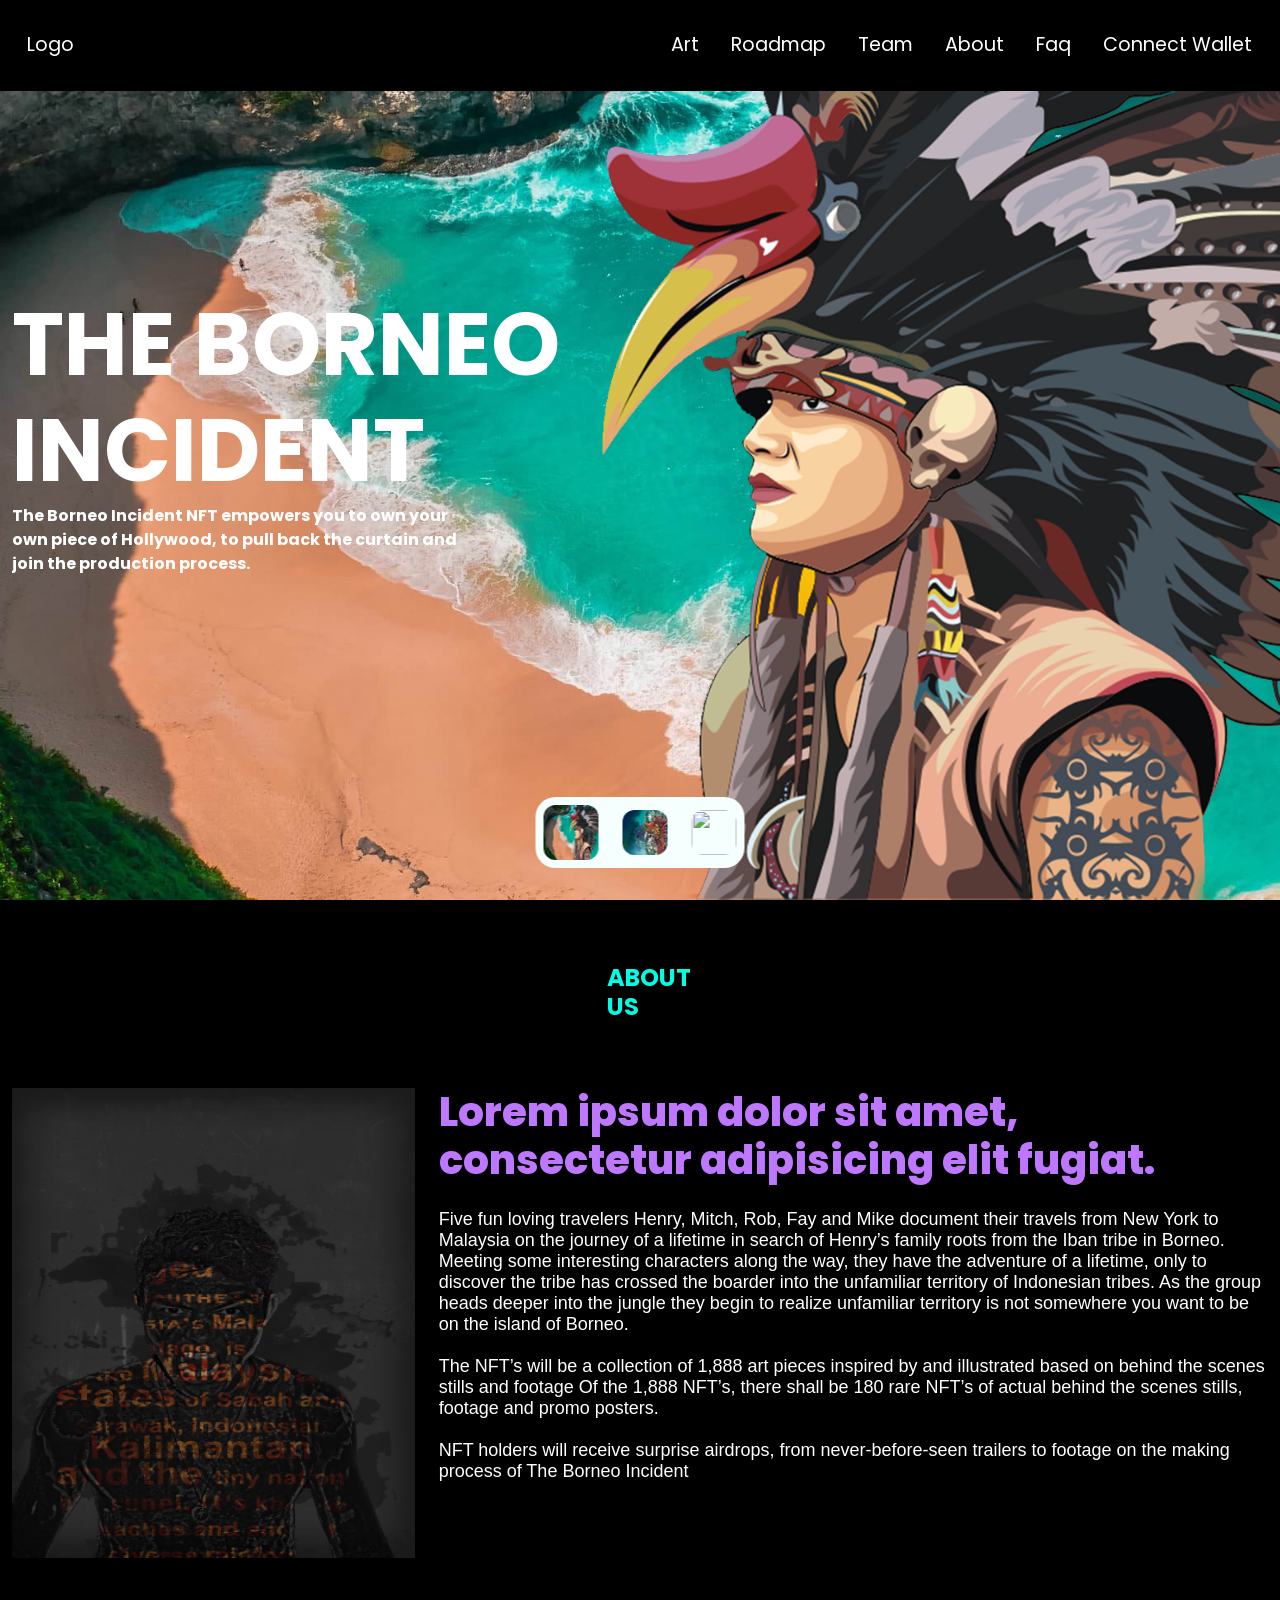
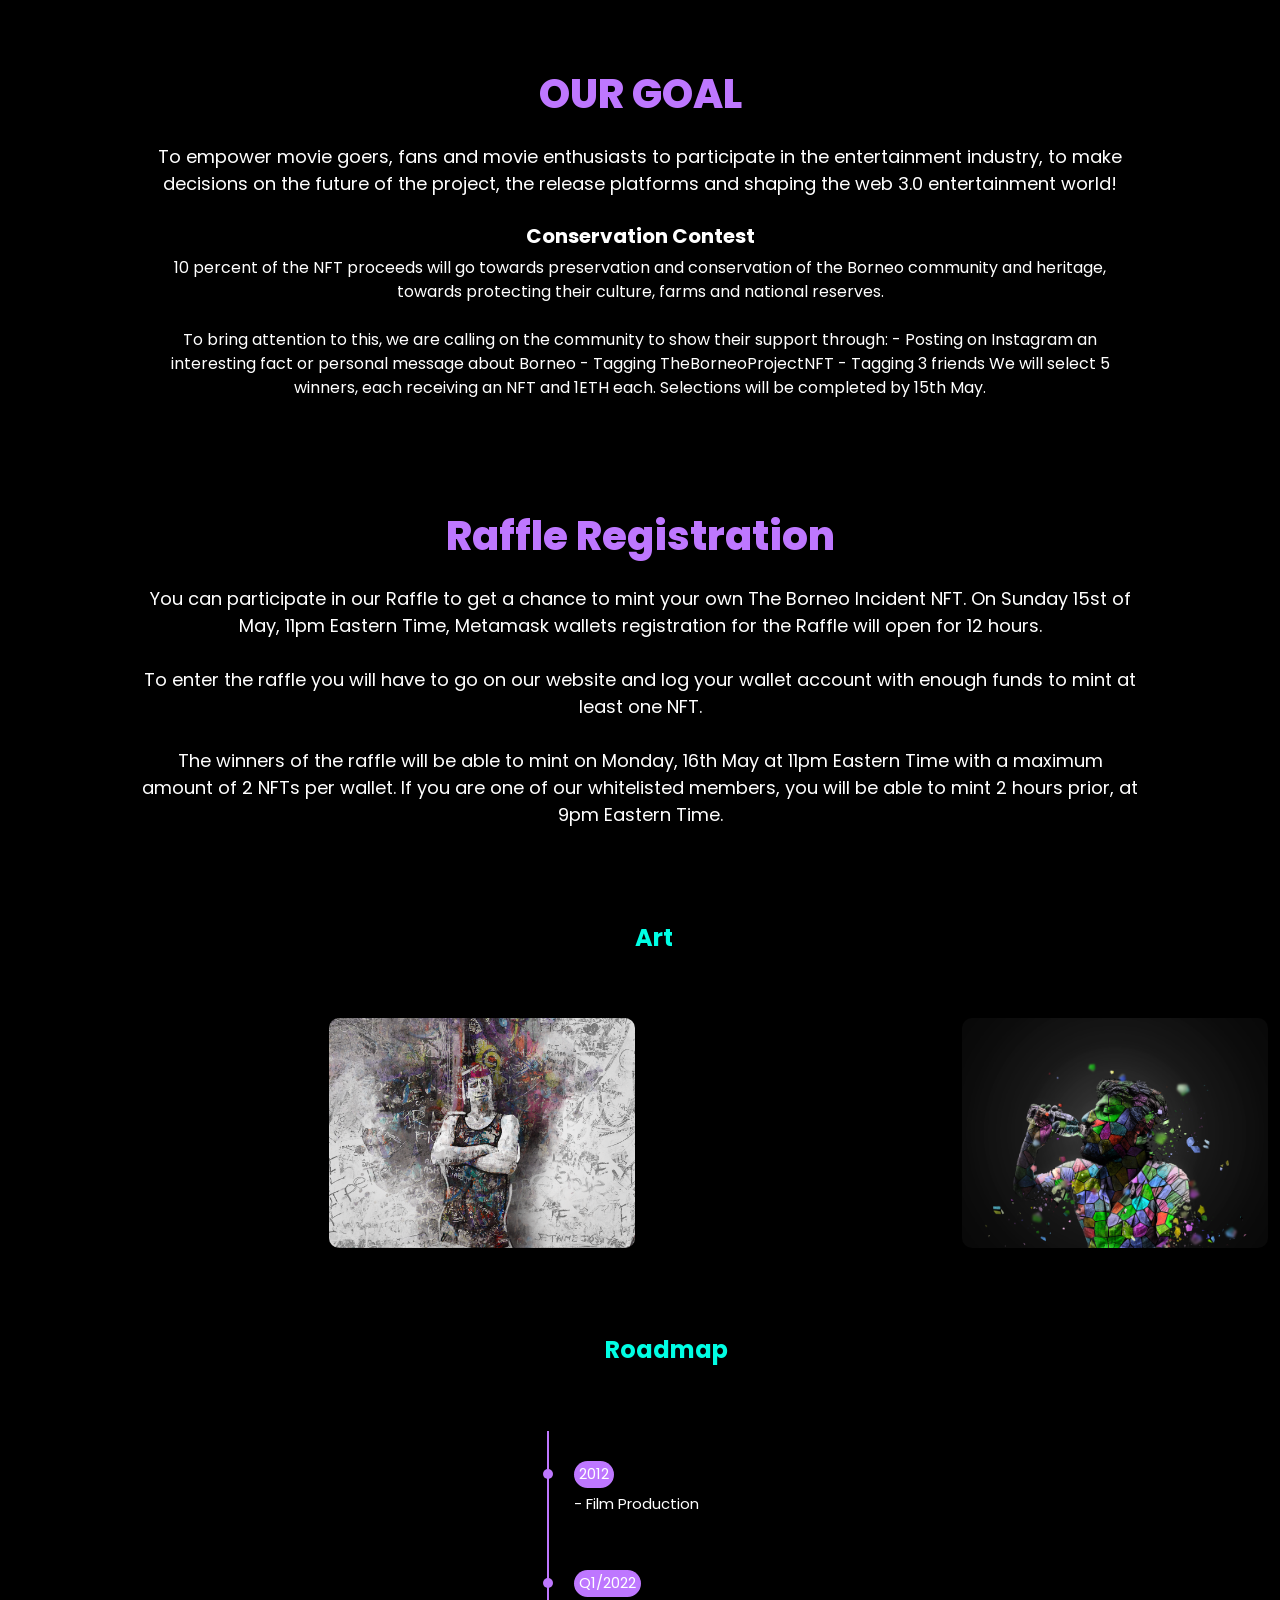
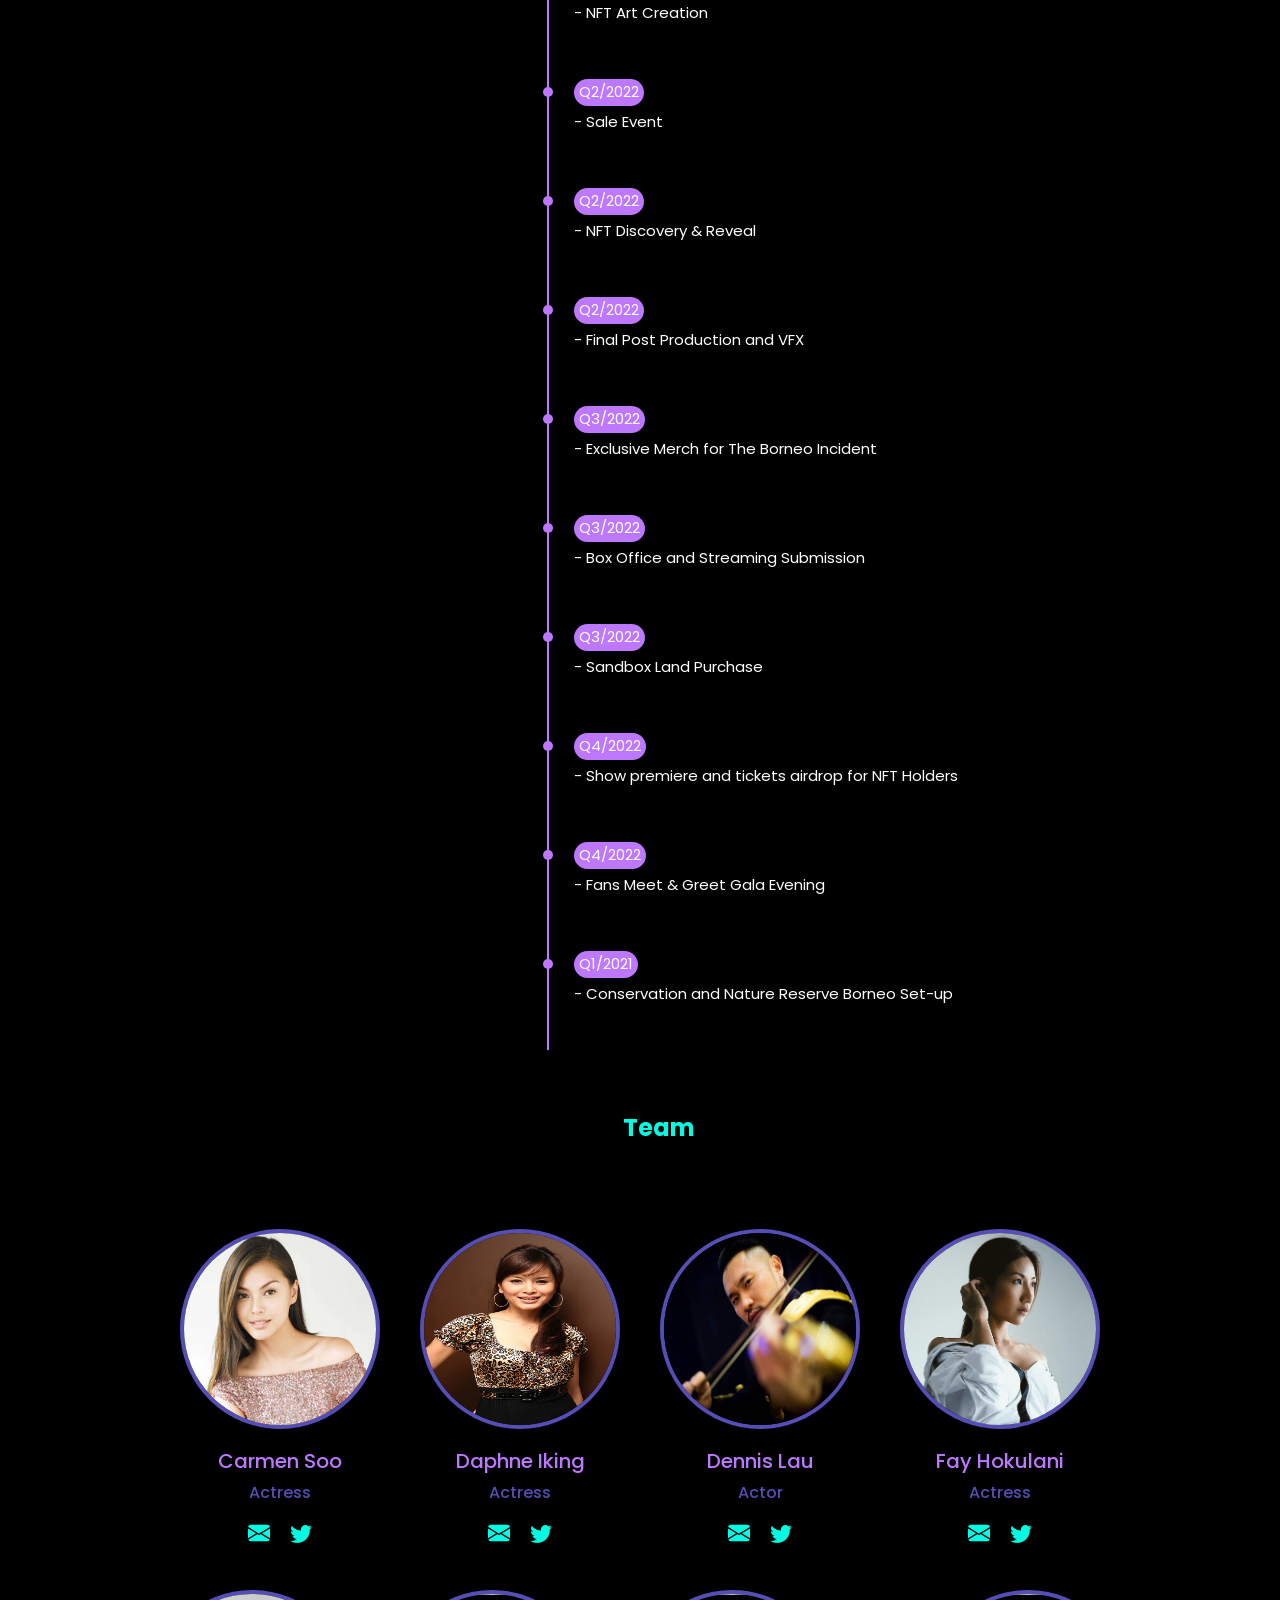
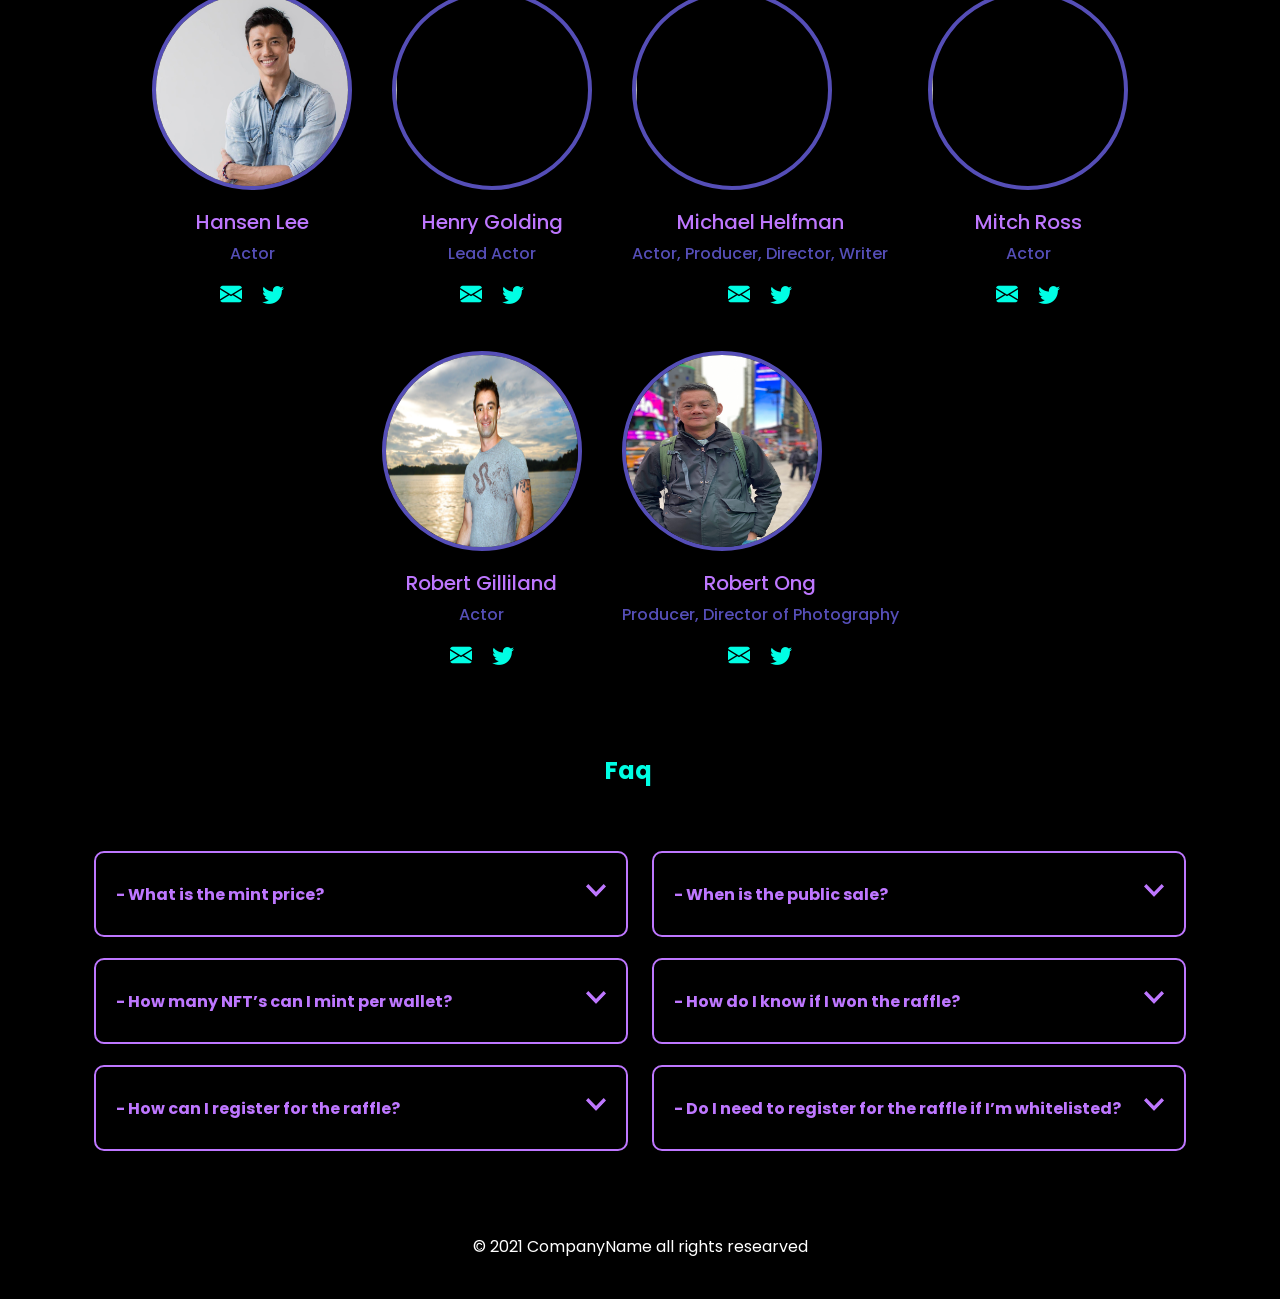
==== commit 53b368a0: "Third Commit" ====
--- a/public/index.html
+++ b/public/index.html
@@ -281,7 +281,109 @@
 							<div class="roadmap-yakuza">
 								<!--====== Desktop Roadmap ======-->
 								<div class="desktop___roadmap">
-									<div class="liner--roadmap"></div>
+
+									<div class="timeline">
+										<ul>
+											<li>
+												<span>2012</span>
+												<div class="content">
+													<!-- <h3>What Is Lorem Ipsum?</h3> -->
+													<p>
+														-	Film Production 
+													</p>
+												</div>
+											</li>
+											<li>
+												<span>Q1/2022</span>
+												<div class="content">
+													<!-- <h3>What Is Lorem Ipsum?</h3> -->
+													<p>
+														-	NFT Art Creation 
+													</p>
+												</div>
+											</li>
+											<li>
+												<span>Q2/2022</span>
+												<div class="content">
+													<!-- <h3>What Is Lorem Ipsum?</h3> -->
+													<p>
+														-	Sale Event 
+													</p>
+												</div>
+											</li>
+											<li>
+												<span>Q2/2022</span>
+												<div class="content">
+													<!-- <h3>What Is Lorem Ipsum?</h3> -->
+													<p>
+														-	NFT Discovery & Reveal 
+													</p>
+												</div>
+											</li>
+											<li>
+												<span>Q2/2022</span>
+												<div class="content">
+													<!-- <h3>What Is Lorem Ipsum?</h3> -->
+													<p>
+														-	Final Post Production and VFX 
+													</p>
+												</div>
+											</li>
+											<li>
+												<span>Q3/2022</span>
+												<div class="content">
+													<!-- <h3>What Is Lorem Ipsum?</h3> -->
+													<p>
+														-	Exclusive Merch for The Borneo Incident 
+													</p>
+												</div>
+											</li>
+											<li>
+												<span>Q3/2022</span>
+												<div class="content">
+													<!-- <h3>What Is Lorem Ipsum?</h3> -->
+													<p>
+														-	Box Office and Streaming Submission 
+													</p>
+												</div>
+											</li>
+											<li>
+												<span>Q3/2022</span>
+												<div class="content">
+													<!-- <h3>What Is Lorem Ipsum?</h3> -->
+													<p>
+														-	Sandbox Land Purchase 
+													</p>
+												</div>
+											</li>
+											<li>
+												<span>Q4/2022</span>
+												<div class="content">
+													<!-- <h3>What Is Lorem Ipsum?</h3> -->
+													<p>
+														-	Show premiere and tickets airdrop for NFT Holders 
+													</p>
+												</div>
+											</li><li>
+												<span>Q4/2022</span>
+												<div class="content">
+													<!-- <h3>What Is Lorem Ipsum?</h3> -->
+													<p>
+														-	Fans Meet & Greet Gala Evening 
+													</p>
+												</div>
+											</li><li>
+												<span>Q1/2021</span>
+												<div class="content">
+													<!-- <h3>What Is Lorem Ipsum?</h3> -->
+													<p>
+														-	Conservation and Nature Reserve Borneo Set-up 
+													</p>
+												</div>
+											</li>
+										</ul>
+									</div>
+									<!-- <div class="liner--roadmap"></div>
 									<div class="roadmap-items-container">
 										<div class="roadmap----item">
 											<h2 class="h1 roadmap--item-title">2012</h2>
@@ -313,22 +415,53 @@
 										</div>
 
 										<div class="roadmap----item">
-											<h2 class="h1 roadmap--item-title">5</h2>
+											<h2 class="h1 roadmap--item-title">Q2/2022</h2>
 											<span class="roadmap--point"></span>
 											<h4><b class="f-akira h5 title"> -	Final Post Production and VFX  </b><br><br><span class="new-line">  </span>
 											</h4>
 										</div>
 
 										<div class="roadmap----item mb-4">
-											<h2 class="h1 roadmap--item-title">6</h2>
+											<h2 class="h1 roadmap--item-title">Q3/2022</h2>
 											<span class="roadmap--point"></span>
 											<h4><b class="f-akira h5 title "> -	Exclusive Merch for The Borneo Incident  </b><br><br><span class="new-line"> </span>
 											</h4>
 										</div>
 									</div>
-								</div>
+									<div class="roadmap----item">
+										<h2 class="h1 roadmap--item-title">Q3/2022</h2>
+										<span class="roadmap--point"></span>
+										<h4><b class="f-akira h5 title "> -	Box Office and Streaming Submission  </b><br><br><span class="new-line"> </span>
+										</h4>
+									</div>
+									<div class="roadmap----item">
+										<h2 class="h1 roadmap--item-title">Q3/2022</h2>
+										<span class="roadmap--point"></span>
+										<h4><b class="f-akira h5 title "> -	Sandbox Land Purchase  </b><br><br><span class="new-line"> </span>
+										</h4>
+									</div>
+									<div class="roadmap----item">
+										<h2 class="h1 roadmap--item-title">Q4/2022</h2>
+										<span class="roadmap--point"></span>
+										<h4><b class="f-akira h5 title "> -	Show premiere and tickets airdrop for NFT Holders   </b><br><br><span class="new-line"> </span>
+										</h4>
+									</div>
+									<div class="roadmap----item">
+										<h2 class="h1 roadmap--item-title">Q4/2022</h2>
+										<span class="roadmap--point"></span>
+										<h4><b class="f-akira h5 title "> -	Fans Meet & Greet Gala Evening   </b><br><br><span class="new-line"> </span>
+										</h4>
+									</div>
+									<div class="roadmap----item">
+										<h2 class="h1 roadmap--item-title">Q1/2023</h2>
+										<span class="roadmap--point"></span>
+										<h4><b class="f-akira h5 title "> -	Conservation and Nature Reserve Borneo Set-up   </b><br><br><span class="new-line"> </span>
+										</h4>
+									</div>
+
+								</div> -->
 								<!--====== Mobile Roadmap ======-->
-								<div class="mobile--roadmap">
+								<!-- <div class="mobile--roadmap">
 									<div class="roadmap-card">
 										<h1><span>1</span> - Genesis Mint :</h1>
 										<div class="py-1"></div>
@@ -378,7 +511,7 @@
 								</div>
 							</div>	
 					  </div>
-				  </div>
+				  </div> -->
 				  <div class="py-4"></div>
 				  <div class="py-2"></div>
 				  <div id="scrollspyTeam">
--- a/public/assets/css/styles.css
+++ b/public/assets/css/styles.css
@@ -277,6 +277,7 @@
 }
 
 /* Roadmap */
+
 .mobile--roadmap{
 	display: none;
 }
@@ -342,11 +343,14 @@
 .roadmap-card p a{
 	font-size: 15px;
 }
-
+/* 
 .desktop___roadmap{
 	max-width: 1200px;
 	margin: auto;
 	position: relative;
+  align-items: center;
+  display: flex;
+  justify-content: center
 }
 
 .liner--roadmap{
@@ -362,7 +366,7 @@
 }
 
 .roadmap--point{
-	position: absolute;
+	  position: absolute;
     left: 50%;
     -webkit-transform: translateX(-50%);
     transform: translateX(-50%);
@@ -395,36 +399,100 @@
     max-width: 500px;
     font-size: 16px;
     line-height: 25px;
-	font-weight: 500;
-    -webkit-margin-start: auto;
-    margin-inline-start: auto;
+	  font-weight: 500;
+    -webkit-margin-start: 500px;
+    margin-inline-start: 200px;
 }
 
 .roadmap----item h4 b{
 	font-size: 22px;
 	color: #BE77FF;
+  margin: auto;
+  padding: auto;
 }
 
 .roadmap----item .roadmap--item-title{
 	font-size: 22px;
 	color: #BE77FF;
 	font-weight: 800;
-}
-
-.roadmap-items-container .roadmap----item:nth-child(2n) {
-    flex-direction: row-reverse;
-}
-
-.roadmap-items-container .roadmap----item:nth-child(2n) h4 {
-    -webkit-margin-start: 0;
-    margin-inline-start: 0;
-    -webkit-margin-end: auto;
-    margin-inline-end: auto;
-}
-
-.roadmap-items-container .roadmap----item:nth-child(2n) .roadmap--item-title {
-    text-align-last: left;
-}
+} */
+
+
+.timeline{
+	width:auto;
+	color:#fff;
+  align-items: center;
+  padding-left: 250px;
+  display:flex;
+	justify-content:center;
+	box-shadow:0px 0px 10px rgba(0,0,0,.5);
+}
+.timeline ul{
+	list-style-type:none;
+	border-left:2px solid #BE77FF;
+	padding:10px 5px;
+}
+.timeline ul li{
+	padding:20px 20px;
+	position:relative;
+	cursor:pointer;
+	transition:.5s;
+}
+.timeline ul li span{
+	display:inline-block;
+	background-color:#BE77FF;
+	border-radius:25px;
+	padding:2px 5px;
+	font-size:15px;
+	text-align:center;
+}
+.timeline ul li .content h3{
+	color:#BE77FF;
+	font-size:17px;
+	padding-top:5px;
+}
+.timeline ul li .content p{
+	padding:5px 0px 15px 0px;
+	font-size:15px;
+}
+.timeline ul li:before{
+	position:absolute;
+	content:'';
+	width:10px;
+	height:10px;
+	background-color:#BE77FF;
+	border-radius:50%;
+	left:-11px;
+	top:28px;
+	transition:.5s;
+}
+.timeline ul li:hover{
+	background-color:#bd77ff60;
+}
+.timeline ul li:hover:before{
+	background-color:#0F0;
+	box-shadow:0px 0px 10px 2px #0F0;
+}
+
+
+
+
+
+
+
+
+
+
+
+
+
+
+
+
+
+
+
+
 
 .roadmap-items-container .new-line a{
 	font-size: 16px;	
@@ -702,8 +770,11 @@
 	font-size: 1rem;	
   }
   .desktop___roadmap{
-	display: none;
+	display: block;
   }	
+  .timeline{
+    padding-left: 50px;
+  }
   .mobile--roadmap{
 	display: block;
   }
